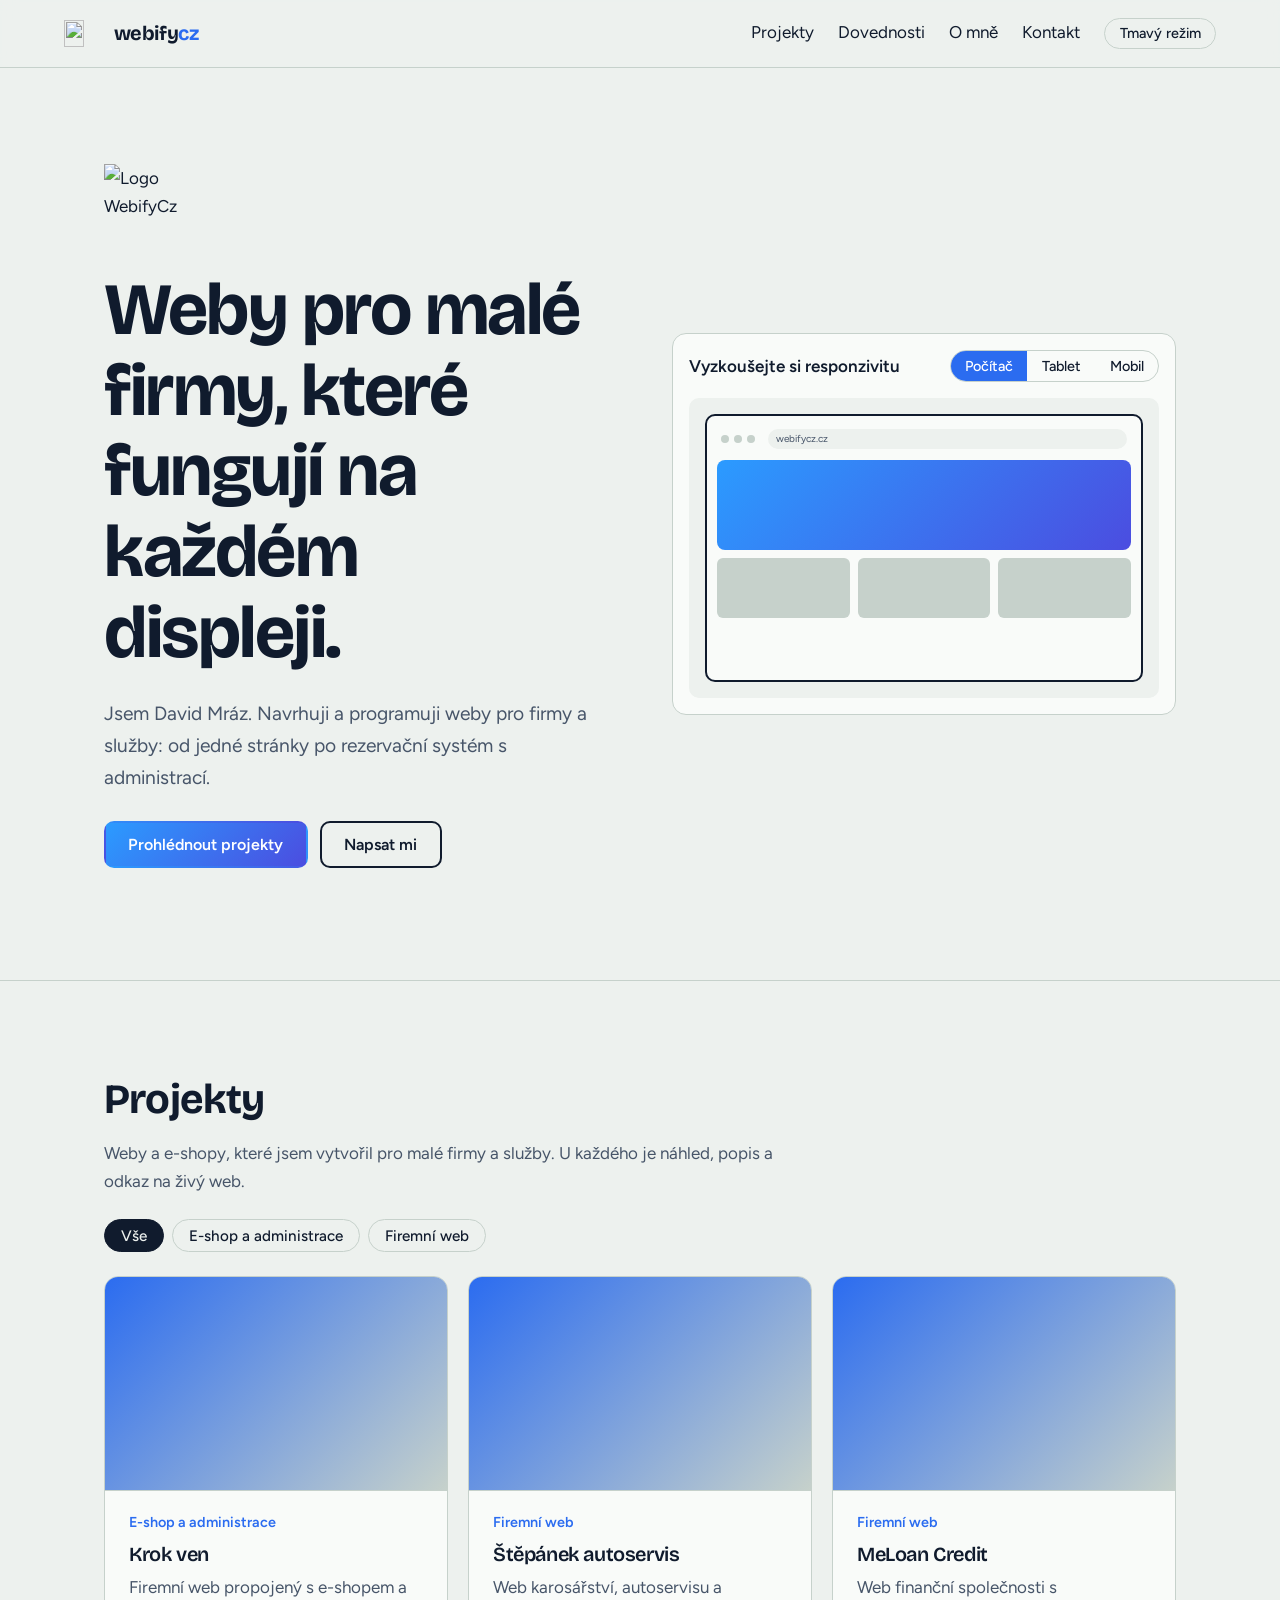
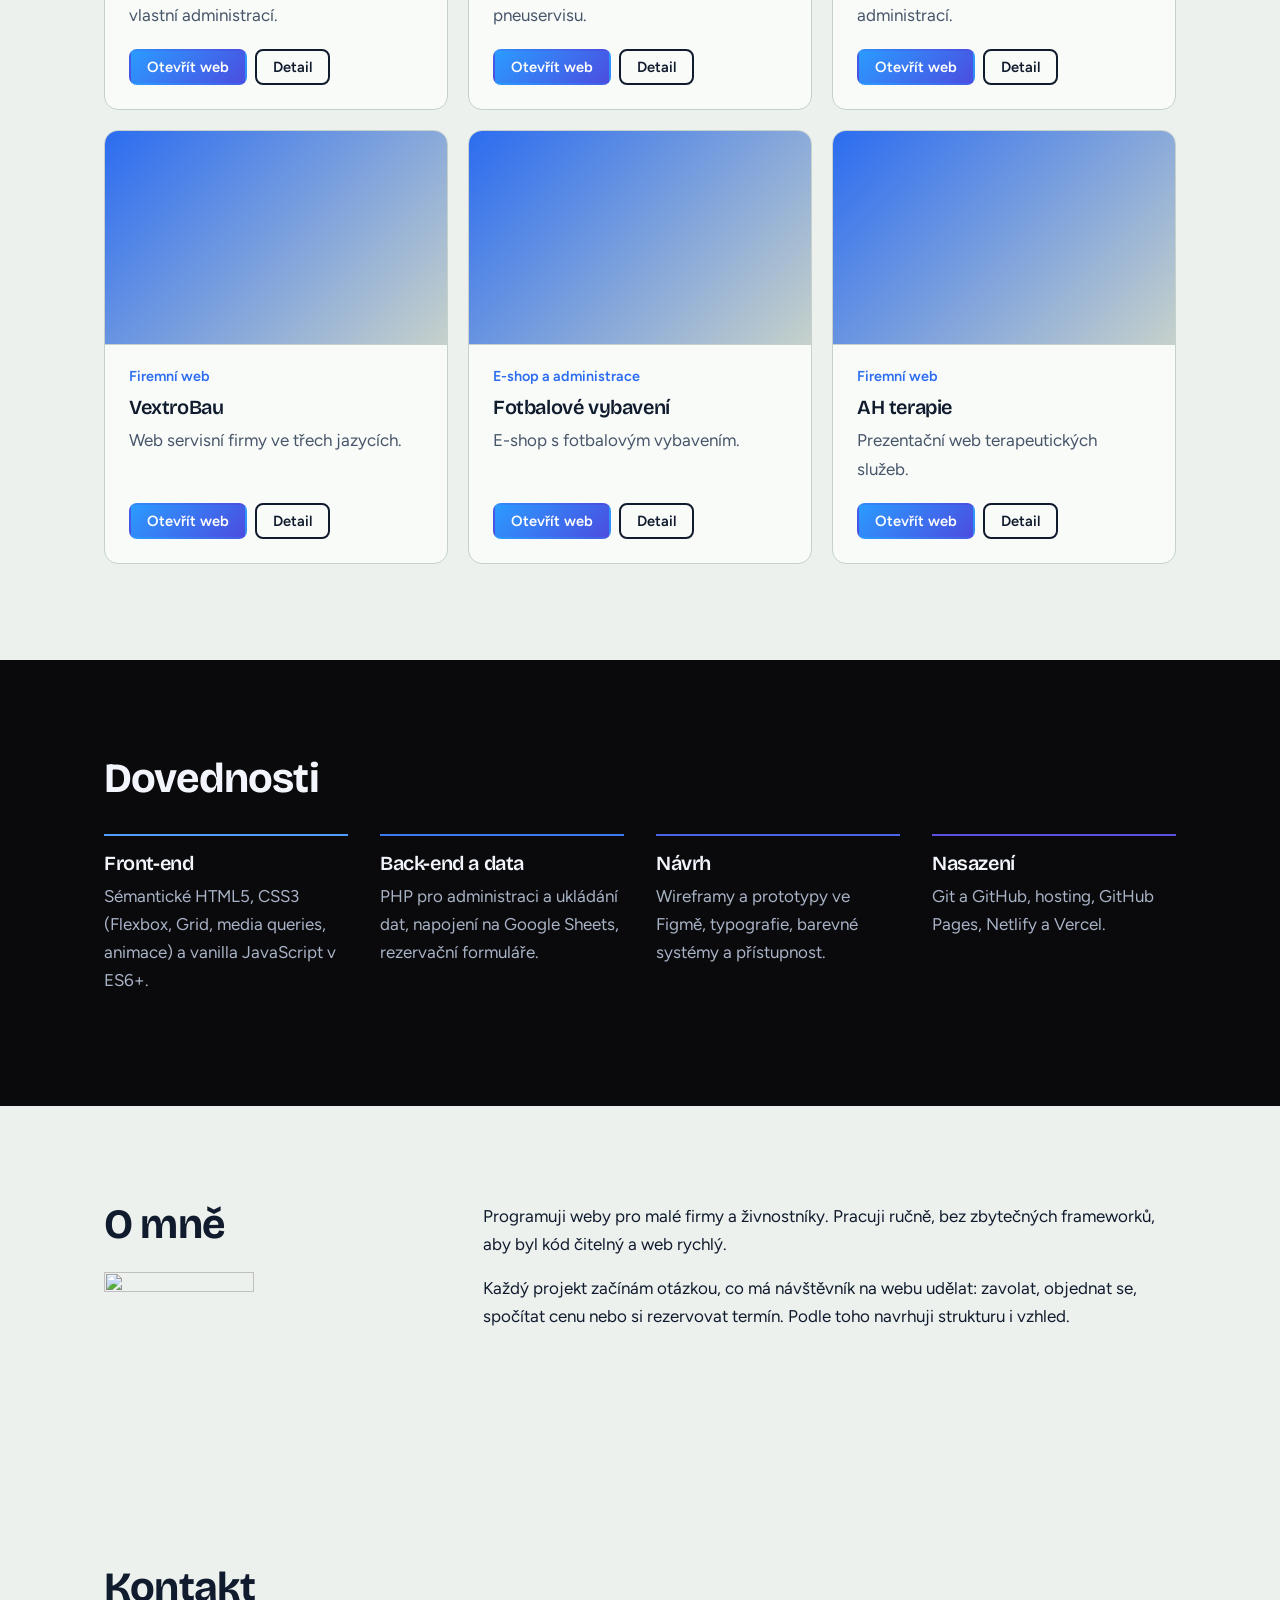
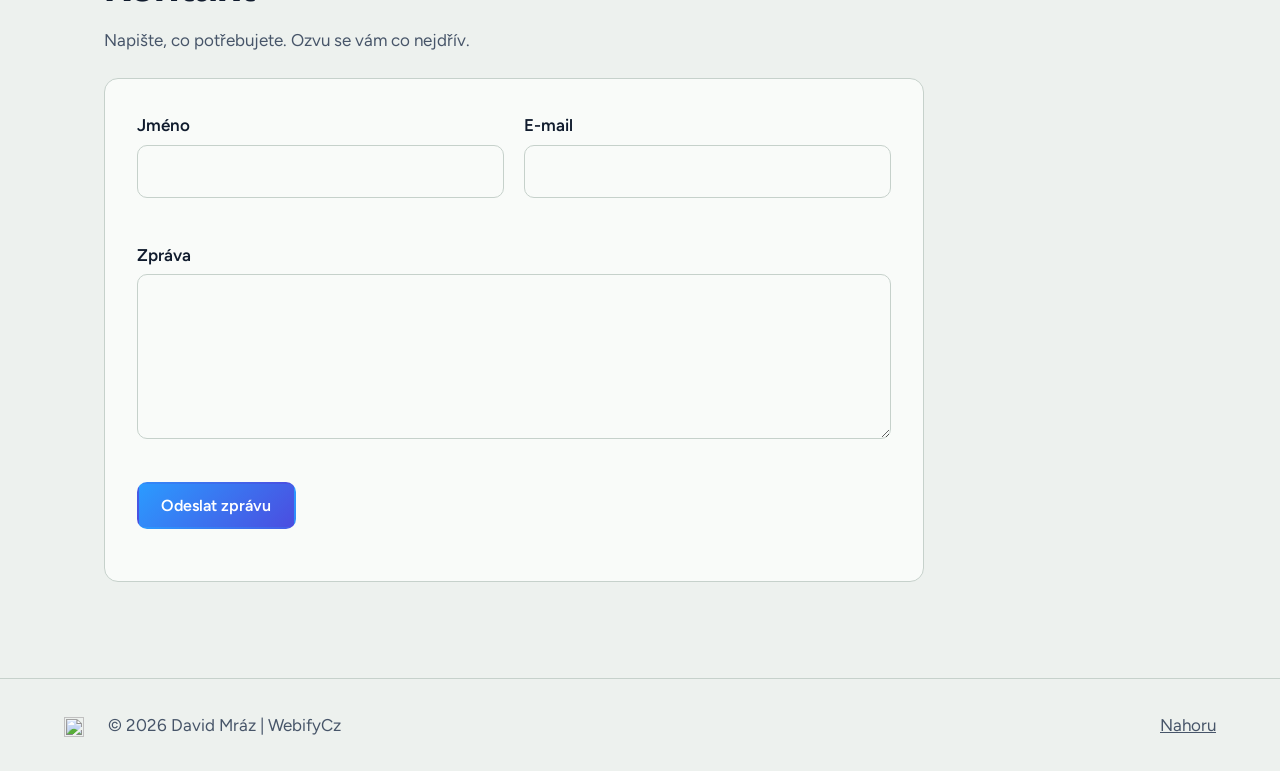
==== index.html @ 6198fb35 "Add files via upload" ====
<!DOCTYPE html>
<html lang="cs">
<head>
  <meta charset="UTF-8">
  <meta name="viewport" content="width=device-width, initial-scale=1">
  <title>David Mráz | WebifyCz – webové stránky pro malé firmy</title>
  <meta name="description" content="Portfolio webdesignéra a vývojáře. Weby pro malé firmy v HTML, CSS a JavaScriptu.">
  <meta name="theme-color" content="#2646d9">
  <meta property="og:title" content="David Mráz | WebifyCz">
  <meta property="og:description" content="Weby pro malé firmy v HTML, CSS a JavaScriptu.">
  <meta property="og:type" content="website">
  <meta property="og:image" content="img/logo.png">
  <link rel="icon" type="image/png" href="img/favicon.png">
  <link rel="apple-touch-icon" href="img/icon-128.png">
  <script>
    /* Nastavení motivu před vykreslením stránky (bez probliknutí) */
    (function () {
      try {
        var t = localStorage.getItem("theme") || (matchMedia("(prefers-color-scheme: dark)").matches ? "dark" : "light");
        document.documentElement.dataset.theme = t;
      } catch (e) {}
    })();
  </script>
  <link rel="preconnect" href="https://fonts.googleapis.com">
  <link rel="preconnect" href="https://fonts.gstatic.com" crossorigin>
  <link href="https://fonts.googleapis.com/css2?family=Bricolage+Grotesque:opsz,wght@12..96,500;12..96,700&family=Figtree:wght@400;500;600&display=swap" rel="stylesheet">
  <link rel="stylesheet" href="style.css">
</head>
<body>
  <a class="skip" href="#obsah">Přeskočit na obsah</a>

  <header class="site-header">
    <a class="brand" href="#uvod" aria-label="WebifyCz – úvod">
      <img class="mark mark-on-light" src="img/mark-on-light.png" alt="" width="40" height="27">
      <img class="mark mark-on-dark" src="img/mark-on-dark.png" alt="" width="40" height="27">
      <span>webify<b>cz</b></span>
    </a>
    <button class="nav-toggle" aria-expanded="false" aria-controls="nav" aria-label="Otevřít menu">
      <span></span><span></span><span></span>
    </button>
    <nav id="nav" class="nav" aria-label="Hlavní navigace">
      <a href="#projekty">Projekty</a>
      <a href="#dovednosti">Dovednosti</a>
      <a href="#o-mne">O mně</a>
      <a href="#kontakt">Kontakt</a>
      <button class="theme-toggle" type="button" aria-label="Přepnout tmavý a světlý režim">Tmavý režim</button>
    </nav>
  </header>

  <main id="obsah">
    <div class="hero-wrap">
    <section id="uvod" class="hero">
      <div class="hero-text">
        <img class="hero-mark" src="img/mark-big-on-light.png" alt="Logo WebifyCz" width="120" height="81">
        <img class="hero-mark hero-mark-dark" src="img/mark-big-on-dark.png" alt="" width="120" height="81" aria-hidden="true">
        <h1>Weby pro malé firmy, které fungují na každém displeji.</h1>
        <p class="lead">Jsem David Mráz. Navrhuji a programuji weby pro firmy a služby: od jedné stránky po rezervační systém s administrací.</p>
        <p class="actions">
          <a class="btn" href="#projekty">Prohlédnout projekty</a>
          <a class="btn btn-ghost" href="#kontakt">Napsat mi</a>
        </p>
      </div>

      <div class="demo" aria-labelledby="demo-title">
        <div class="demo-bar">
          <p id="demo-title">Vyzkoušejte si responzivitu</p>
          <div class="switch" role="group" aria-label="Velikost náhledu">
            <button type="button" data-size="desktop" aria-pressed="true">Počítač</button>
            <button type="button" data-size="tablet" aria-pressed="false">Tablet</button>
            <button type="button" data-size="mobile" aria-pressed="false">Mobil</button>
          </div>
        </div>
        <div class="stage">
          <div class="frame" id="frame" data-size="desktop">
            <div class="mini">
              <div class="mini-bar"><i></i><i></i><i></i><span>webifycz.cz</span></div>
              <div class="mini-hero"></div>
              <div class="mini-grid"><i></i><i></i><i></i></div>
            </div>
          </div>
        </div>
      </div>
    </section>
    </div>

    <section id="projekty" class="section">
      <h2>Projekty</h2>
      <p class="intro">Weby a e-shopy, které jsem vytvořil pro malé firmy a služby. U každého je náhled, popis a odkaz na živý web.</p>
      <div class="filters" role="group" aria-label="Filtr projektů"></div>
      <ul class="cards" id="cards"></ul>
    </section>

    <section id="dovednosti" class="section band">
      <h2>Dovednosti</h2>
      <div class="skills">
        <article>
          <h3>Front-end</h3>
          <p>Sémantické HTML5, CSS3 (Flexbox, Grid, media queries, animace) a vanilla JavaScript v ES6+.</p>
        </article>
        <article>
          <h3>Back-end a data</h3>
          <p>PHP pro administraci a ukládání dat, napojení na Google Sheets, rezervační formuláře.</p>
        </article>
        <article>
          <h3>Návrh</h3>
          <p>Wireframy a prototypy ve Figmě, typografie, barevné systémy a přístupnost.</p>
        </article>
        <article>
          <h3>Nasazení</h3>
          <p>Git a GitHub, hosting, GitHub Pages, Netlify a Vercel.</p>
        </article>
      </div>
    </section>

    <section id="o-mne" class="section about">
      <div>
        <h2>O mně</h2>
        <img class="about-mark" src="img/mark-big-on-light.png" alt="" width="150" height="101">
        <img class="about-mark about-mark-dark" src="img/mark-big-on-dark.png" alt="" width="150" height="101">
      </div>
      <div>
        <p>Programuji weby pro malé firmy a živnostníky. Pracuji ručně, bez zbytečných frameworků, aby byl kód čitelný a web rychlý.</p>
        <p>Každý projekt začínám otázkou, co má návštěvník na webu udělat: zavolat, objednat se, spočítat cenu nebo si rezervovat termín. Podle toho navrhuji strukturu i vzhled.</p>
      </div>
    </section>

    <section id="kontakt" class="section">
      <h2>Kontakt</h2>
      <p class="intro">Napište, co potřebujete. Ozvu se vám co nejdřív.</p>
      <form id="form" novalidate>
        <p class="trap" aria-hidden="true"><label>Nevyplňovat: <input name="_honey" tabindex="-1" autocomplete="off"></label></p>
        <div class="field">
          <label for="name">Jméno</label>
          <input id="name" name="name" type="text" autocomplete="name" required minlength="2">
          <p class="error" id="name-err" role="alert"></p>
        </div>
        <div class="field">
          <label for="email">E-mail</label>
          <input id="email" name="email" type="email" autocomplete="email" required>
          <p class="error" id="email-err" role="alert"></p>
        </div>
        <div class="field wide">
          <label for="msg">Zpráva</label>
          <textarea id="msg" name="msg" rows="5" required minlength="10"></textarea>
          <p class="error" id="msg-err" role="alert"></p>
        </div>
        <button class="btn" type="submit">Odeslat zprávu</button>
        <p class="ok" id="ok" role="status"></p>
      </form>
    </section>
  </main>

  <footer class="site-footer">
    <p><img class="foot-mark" src="img/mark-on-light.png" alt="" width="30" height="20"><img class="foot-mark foot-mark-dark" src="img/mark-on-dark.png" alt="" width="30" height="20"> © <span id="year">2026</span> David Mráz | WebifyCz</p>
    <a href="#uvod">Nahoru</a>
  </footer>

  <dialog id="modal" aria-labelledby="m-title">
    <button class="close" type="button" aria-label="Zavřít">×</button>
    <h3 id="m-title"></h3>
    <p id="m-cat" class="m-cat"></p>
    <p id="m-text"></p>
    <ul id="m-list"></ul>
    <p><a id="m-link" class="btn" href="#" target="_blank" rel="noopener" hidden>Otevřít živou ukázku</a></p>
  </dialog>

  <script src="script.js" defer></script>
</body>
</html>
---- style.css ----
/* ===== Design tokeny ===== */
:root {
  --bg: #edf1ee;
  --card: #f9fbf9;
  --ink: #101b2d;
  --muted: #475569;
  --line: #c6d1cb;
  --accent: #2b6cf0;
  --on-accent: #ffffff;
  --display: "Bricolage Grotesque", "Segoe UI", system-ui, sans-serif;
  --body: "Figtree", "Segoe UI", system-ui, sans-serif;
  --radius: 14px;
  --pad: clamp(1.25rem, 5vw, 4rem);
  color-scheme: light;
}
:root[data-theme="dark"] {
  --bg: #0f1724;
  --card: #172234;
  --ink: #e8edf5;
  --muted: #a6b3c7;
  --line: #2a3a54;
  --accent: #6aa8ff;
  --on-accent: #0f1724;
  color-scheme: dark;
}

/* ===== Základ ===== */
*, *::before, *::after { box-sizing: border-box; }
html { scroll-behavior: smooth; scroll-padding-top: 5rem; }
body {
  margin: 0;
  background: var(--bg);
  color: var(--ink);
  font: 400 1.0625rem/1.65 var(--body);
}
h1, h2, h3 { font-family: var(--display); line-height: 1.1; margin: 0; letter-spacing: -0.02em; }
h1 { font-size: clamp(2.2rem, 5.5vw, 4.2rem); font-weight: 700; }
h2 { font-size: clamp(1.8rem, 3.5vw, 2.6rem); font-weight: 700; }
h3 { font-size: 1.25rem; font-weight: 600; }
p { margin: 0 0 1rem; max-width: 62ch; }
a { color: inherit; }
:focus-visible { outline: 3px solid var(--accent); outline-offset: 3px; }
.skip { position: absolute; left: -999px; top: 0; background: var(--accent); color: var(--on-accent); padding: .5rem 1rem; z-index: 100; }
.skip:focus { left: 0; }

/* ===== Hlavička a navigace ===== */
.site-header {
  position: sticky; top: 0; z-index: 20;
  display: flex; align-items: center; justify-content: space-between;
  padding: .9rem var(--pad);
  background: color-mix(in srgb, var(--bg) 90%, transparent);
  backdrop-filter: blur(8px);
  border-bottom: 1px solid var(--line);
}
.brand { display: inline-flex; align-items: center; gap: .6rem; font: 700 1.25rem var(--display); text-decoration: none; letter-spacing: -.02em; }
.brand b { color: var(--accent); font-weight: 700; }
.mark { height: 27px; width: auto; }
.mark-on-dark { display: none; }
:root[data-theme="dark"] .mark-on-dark { display: block; }
:root[data-theme="dark"] .mark-on-light { display: none; }
.foot-logo { vertical-align: middle; border-radius: 50%; margin-right: .5rem; }
.nav { display: flex; align-items: center; gap: 1.5rem; }
.nav a { text-decoration: none; padding: .25rem 0; border-bottom: 2px solid transparent; }
.nav a:hover, .nav a.active { border-color: var(--accent); }
.theme-toggle {
  font: 500 .9rem var(--body); color: var(--ink); background: none;
  border: 1px solid var(--line); border-radius: 999px; padding: .35rem .9rem; cursor: pointer;
}
.theme-toggle:hover { border-color: var(--accent); }
.nav-toggle { display: none; background: none; border: 0; padding: .5rem; cursor: pointer; }
.nav-toggle span { display: block; width: 24px; height: 2px; background: var(--ink); margin: 5px 0; transition: transform .2s, opacity .2s; }
.nav-toggle[aria-expanded="true"] span:nth-child(1) { transform: translateY(7px) rotate(45deg); }
.nav-toggle[aria-expanded="true"] span:nth-child(2) { opacity: 0; }
.nav-toggle[aria-expanded="true"] span:nth-child(3) { transform: translateY(-7px) rotate(-45deg); }

/* ===== Sekce ===== */
.section { padding: clamp(3rem, 8vw, 6rem) var(--pad); max-width: 1200px; margin: 0 auto; }
.section h2 { margin-bottom: 1rem; }
.intro { color: var(--muted); }

/* ===== Hero ===== */
.hero {
  display: grid; grid-template-columns: 1fr 1fr; gap: clamp(2rem, 5vw, 4rem); align-items: center;
  padding: clamp(3rem, 8vw, 6rem) var(--pad); max-width: 1200px; margin: 0 auto;
}
.hero h1 { margin-bottom: 1.5rem; }
.lead { font-size: 1.2rem; color: var(--muted); }
.actions { display: flex; flex-wrap: wrap; gap: .75rem; margin-top: 1.75rem; }
.btn {
  display: inline-block; font: 600 1rem var(--body); text-decoration: none; cursor: pointer;
  background: var(--accent); color: var(--on-accent);
  border: 2px solid var(--accent); border-radius: 10px; padding: .75rem 1.4rem;
  transition: transform .15s;
}
.btn:hover { transform: translateY(-2px); }
.btn-ghost { background: transparent; color: var(--ink); border-color: var(--ink); }

/* ===== Demo responzivity ===== */
.demo { background: var(--card); border: 1px solid var(--line); border-radius: var(--radius); padding: 1rem; }
.demo-bar { display: flex; flex-wrap: wrap; gap: .75rem; justify-content: space-between; align-items: center; margin-bottom: 1rem; }
.demo-bar p { margin: 0; font-weight: 600; }
.switch { display: flex; border: 1px solid var(--line); border-radius: 999px; overflow: hidden; }
.switch button {
  font: 500 .9rem var(--body); color: var(--ink); background: none; border: 0; padding: .4rem .9rem; cursor: pointer;
}
.switch button[aria-pressed="true"] { background: var(--accent); color: var(--on-accent); }
.stage { display: flex; justify-content: center; background: var(--bg); border-radius: 10px; padding: 1rem; min-height: 300px; }
.frame {
  container-type: inline-size; width: 100%;
  background: var(--card); border: 2px solid var(--ink); border-radius: 10px; overflow: hidden;
  transition: width .4s ease;
}
.frame[data-size="tablet"] { width: 66%; }
.frame[data-size="mobile"] { width: 34%; min-width: 120px; }
.mini { padding: 10px; display: grid; gap: 8px; }
.mini-head { height: 14px; background: var(--ink); border-radius: 4px; opacity: .85; }
.mini-hero { height: 70px; background: var(--accent); border-radius: 6px; }
.mini-grid { display: grid; grid-template-columns: repeat(3, 1fr); gap: 8px; }
.mini-grid i { height: 60px; background: var(--line); border-radius: 6px; }
@container (max-width: 420px) { .mini-grid { grid-template-columns: repeat(2, 1fr); } .mini-hero { height: 56px; } }
@container (max-width: 220px) { .mini-grid { grid-template-columns: 1fr; } .mini-grid i { height: 36px; } }

/* ===== Projekty ===== */
.filters { display: flex; flex-wrap: wrap; gap: .5rem; margin: 1.5rem 0; }
.filters button {
  font: 500 .95rem var(--body); color: var(--ink); background: none;
  border: 1px solid var(--line); border-radius: 999px; padding: .4rem 1rem; cursor: pointer;
}
.filters button[aria-pressed="true"] { background: var(--ink); color: var(--bg); border-color: var(--ink); }
.cards { list-style: none; margin: 0; padding: 0; display: grid; grid-template-columns: repeat(auto-fill, minmax(260px, 1fr)); gap: 1.25rem; }
.card {
  display: flex; flex-direction: column; overflow: hidden;
  background: var(--card); border: 1px solid var(--line); border-radius: var(--radius);
  transition: border-color .15s;
}
.card:hover, .card:focus-within { border-color: var(--accent); }
.shot { display: block; aspect-ratio: 16 / 10; background: var(--line); overflow: hidden; border-bottom: 1px solid var(--line); }
.shot img { width: 100%; height: 100%; object-fit: cover; object-position: top; display: block; }
.shot.no-img img { display: none; }
.shot.no-img { background: linear-gradient(135deg, var(--accent), var(--line)); }
.card-body { display: flex; flex-direction: column; gap: .5rem; padding: 1.25rem 1.5rem 1.5rem; flex: 1; }
.card .sum { margin: 0; color: var(--muted); }
.card .cat { font-size: .9rem; color: var(--accent); font-weight: 600; }
.card-actions { display: flex; flex-wrap: wrap; gap: .5rem; margin-top: auto; padding-top: .75rem; }
.btn-sm { font-size: .92rem; padding: .45rem 1rem; border-radius: 8px; }
.m-extra { margin-left: .25rem; }

/* ===== Dovednosti a O mně ===== */
.skills { display: grid; grid-template-columns: repeat(auto-fit, minmax(240px, 1fr)); gap: 2rem; margin-top: 2rem; }
.skills article { border-top: 3px solid var(--ink); padding-top: 1rem; }
.skills p { color: var(--muted); margin-top: .5rem; }
.about { display: grid; grid-template-columns: 1fr 2fr; gap: 2rem; }

/* ===== Formulář ===== */
form { display: grid; grid-template-columns: 1fr 1fr; gap: 1.25rem; margin-top: 1.5rem; max-width: 760px; }
.field { display: flex; flex-direction: column; gap: .35rem; }
.field.wide, form .btn, .ok { grid-column: 1 / -1; }
form .btn { justify-self: start; }
label { font-weight: 600; }
input, textarea {
  font: inherit; color: var(--ink); background: var(--card);
  border: 1.5px solid var(--line); border-radius: 10px; padding: .7rem .9rem;
}
input[aria-invalid="true"], textarea[aria-invalid="true"] { border-color: #c0392b; }
.error { color: #b3261e; font-size: .92rem; margin: 0; min-height: 1.2em; }
:root[data-theme="dark"] .error { color: #ff8f85; }
.ok { color: var(--accent); font-weight: 600; margin: 0; }
button:disabled { opacity: .6; cursor: wait; }

/* ===== Modal ===== */
dialog {
  width: min(560px, calc(100% - 2rem)); background: var(--card); color: var(--ink);
  border: 1px solid var(--line); border-radius: var(--radius); padding: 2rem;
}
dialog::backdrop { background: rgb(8 14 26 / .6); }
dialog[open] { animation: pop .2s ease-out; }
@keyframes pop { from { opacity: 0; transform: translateY(12px); } }
.close { position: absolute; top: .6rem; right: .8rem; font-size: 1.8rem; line-height: 1; background: none; border: 0; color: var(--ink); cursor: pointer; }
.m-cat { color: var(--accent); font-weight: 600; margin: .25rem 0 1rem; }
dialog ul { padding-left: 1.2rem; margin: 0 0 1.25rem; }
dialog[open] { max-height: calc(100dvh - 2rem); overflow: auto; }

/* ===== Patička ===== */
.site-footer { display: flex; justify-content: space-between; padding: 2rem var(--pad); border-top: 1px solid var(--line); color: var(--muted); }
.site-footer p { margin: 0; }

/* ===== Responzivita ===== */
@media (max-width: 900px) {
  .hero { grid-template-columns: 1fr; }
  .about { grid-template-columns: 1fr; }
}
@media (max-width: 720px) {
  .nav-toggle { display: block; }
  .nav {
    position: absolute; top: 100%; left: 0; right: 0; flex-direction: column; align-items: flex-start;
    background: var(--bg); border-bottom: 1px solid var(--line); padding: 1rem var(--pad) 1.5rem; gap: 1rem;
    display: none;
  }
  .nav.open { display: flex; }
  form { grid-template-columns: 1fr; }
}
@media (prefers-reduced-motion: reduce) {
  html { scroll-behavior: auto; }
  *, *::before, *::after { transition: none !important; animation: none !important; }
}

/* ===== Hero v2: tmavý pás v barvách loga ===== */
:root { --grad: linear-gradient(135deg, #2b9bff, #4b4de0); }
.btn { background: var(--grad); border-color: transparent; color: #fff; }
.btn-ghost { background: transparent; border: 2px solid var(--ink); color: var(--ink); }
.hero-wrap {
  position: relative; overflow: hidden; color: var(--ink); background: var(--bg);
  border-bottom: 1px solid var(--line);
}
:root[data-theme="dark"] .hero-wrap { --bg: #0a0a0c; --card: #121318; --line: #262a36; --accent: #4f9dff; }
.hero-wrap::after { /* velké W jako vodoznak */
  content: ""; position: absolute; right: -6%; bottom: -12%; width: min(620px, 70vw); aspect-ratio: 1.48;
  background: url("img/mark-on-light.png") center / contain no-repeat; opacity: .07; pointer-events: none;
}
.hero { position: relative; z-index: 1; min-height: min(86vh, 760px); }
.hero-mark { display: block; width: clamp(84px, 9vw, 120px); height: auto; margin-bottom: 1.75rem; animation: logo-in .8s cubic-bezier(.2,.8,.2,1) both; }
@keyframes logo-in { from { opacity: 0; transform: translateY(10px); } }
.hero h1 { font-size: clamp(2.4rem, 6vw, 4.6rem); }
.hero .demo { background: var(--card); }
.hero .stage { background: var(--bg); }
.hero .frame { border-color: var(--ink); background: var(--card); }
.mini-bar { display: flex; align-items: center; gap: 5px; padding: 3px 4px; }
.mini-bar i { width: 8px; height: 8px; border-radius: 50%; background: var(--line); }
.mini-bar span { margin-left: 8px; flex: 1; font-size: 10px; line-height: 1; padding: 5px 8px; border-radius: 99px; background: var(--bg); color: var(--muted); }
.hero .mini-hero {
  height: 90px; border-radius: 8px;
  background: url("img/mark-on-dark.png") 50% 50% / auto 62% no-repeat, linear-gradient(135deg, #2b9bff, #4b4de0);
}
@container (max-width: 420px) { .hero .mini-hero { height: 64px; } }
@container (max-width: 220px) { .mini-bar span { display: none; } }
@media (prefers-reduced-motion: reduce) { .hero-mark { animation: none; } }

/* ===== Sekce ve stylu loga ===== */
.section h2 { padding: 0; border: 0; }
.band { /* černý pás přes celou šířku, jako pozadí loga */
  --ink: #f2f5fb; --muted: #a9b3c6; --card: #121318; --line: #262a36; --accent: #4f9dff;
  background: #0a0a0c; color: var(--ink);
  box-shadow: 0 0 0 100vmax #0a0a0c; clip-path: inset(0 -100vmax);
}
.skills article { background: none; padding: 1rem 0 0; border: 0; border-top: 2px solid var(--accent); }
.skills article:nth-child(2) { border-color: #3a7bf2; }
.skills article:nth-child(3) { border-color: #4b63e8; }
.skills article:nth-child(4) { border-color: #5a4fe0; }
.about-mark { display: block; margin-top: 1.5rem; width: 150px; height: auto; }

form { background: var(--card); border: 1px solid var(--line); border-radius: var(--radius); padding: clamp(1.25rem, 3vw, 2rem); max-width: 820px; }
.site-footer { align-items: center; }
.foot-mark { height: 20px; width: auto; vertical-align: middle; margin-right: .6rem; }
.foot-mark-dark { display: none; }
:root[data-theme="dark"] .foot-mark-dark { display: inline; }
:root[data-theme="dark"] .foot-mark:not(.foot-mark-dark) { display: none; }

/* Dvě verze znaku podle motivu */
.hero-mark-dark, .about-mark-dark { display: none; }
:root[data-theme="dark"] .hero-mark-dark, :root[data-theme="dark"] .about-mark-dark { display: block; }
:root[data-theme="dark"] .hero-mark:not(.hero-mark-dark), :root[data-theme="dark"] .about-mark:not(.about-mark-dark) { display: none; }
:root[data-theme="dark"] .hero-wrap::after { background-image: url("img/mark-on-dark.png"); opacity: .09; }
.trap { position: absolute; left: -9999px; height: 0; overflow: hidden; }
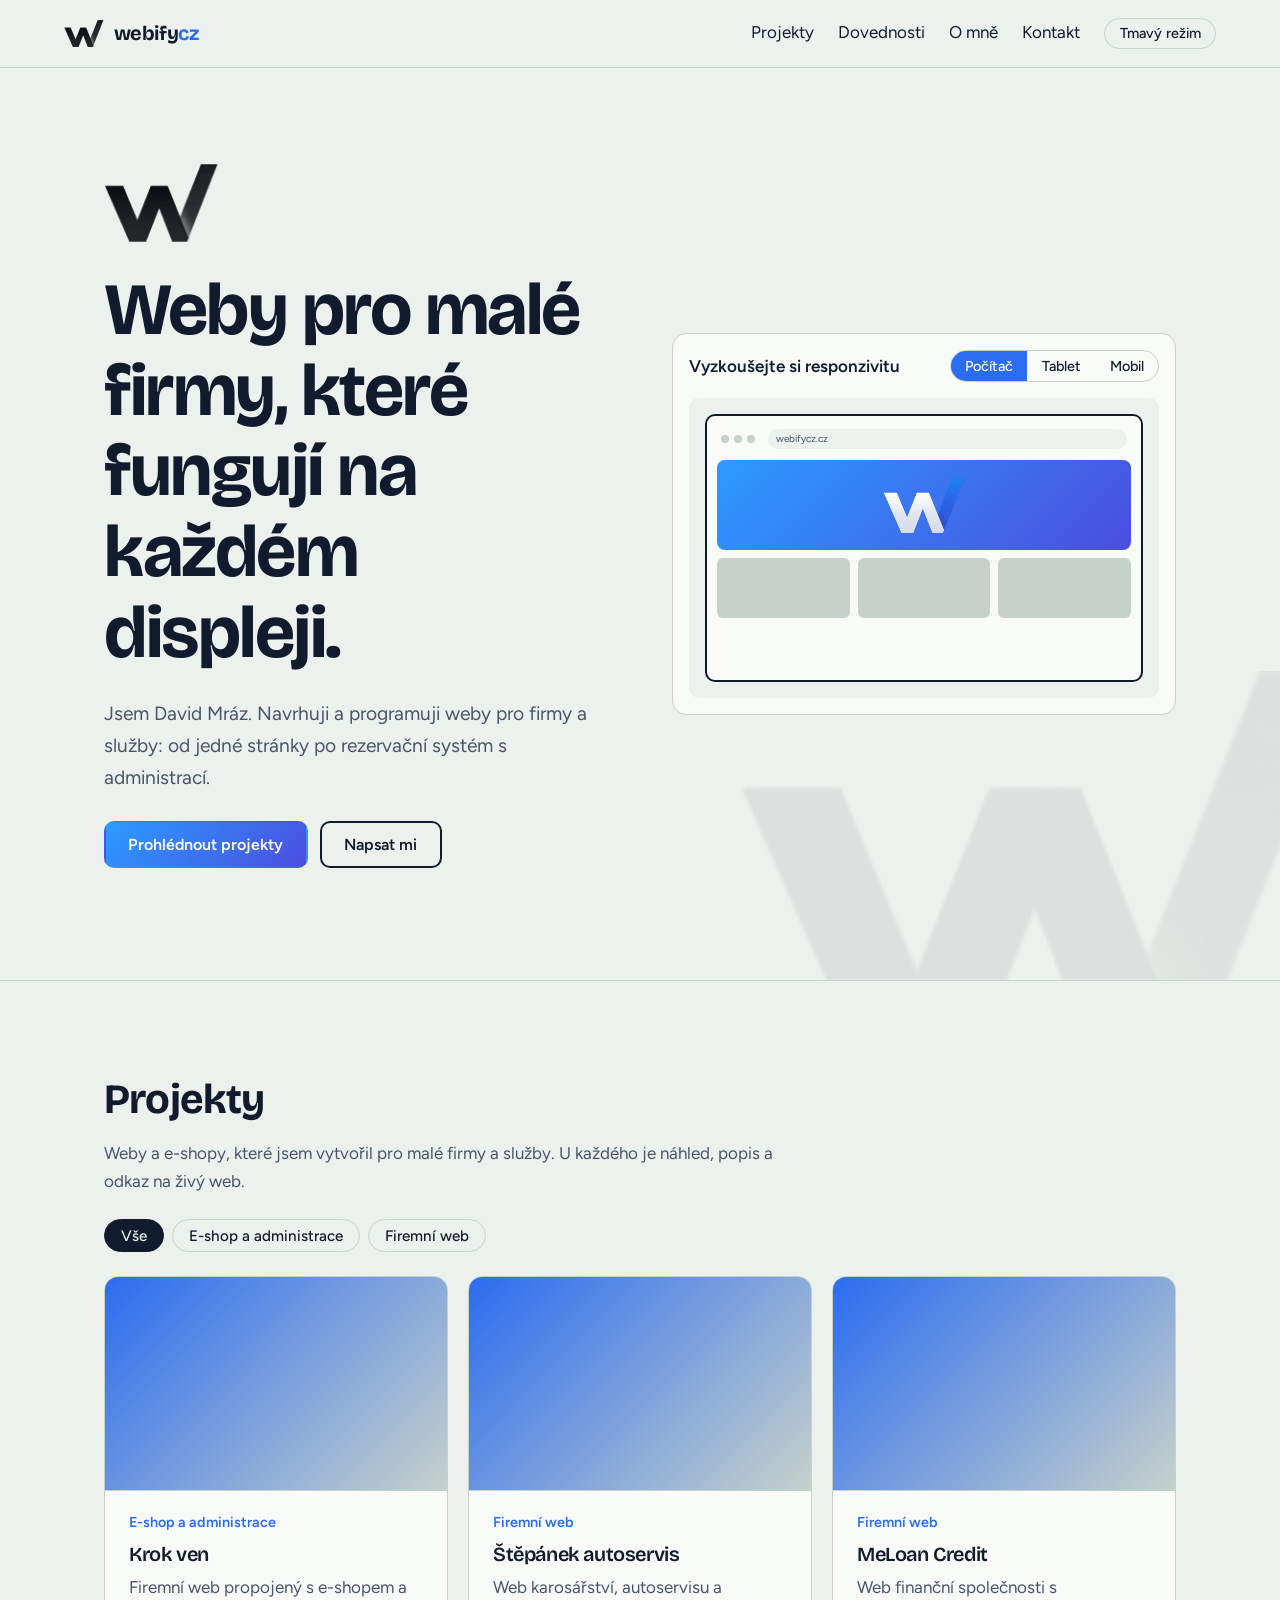
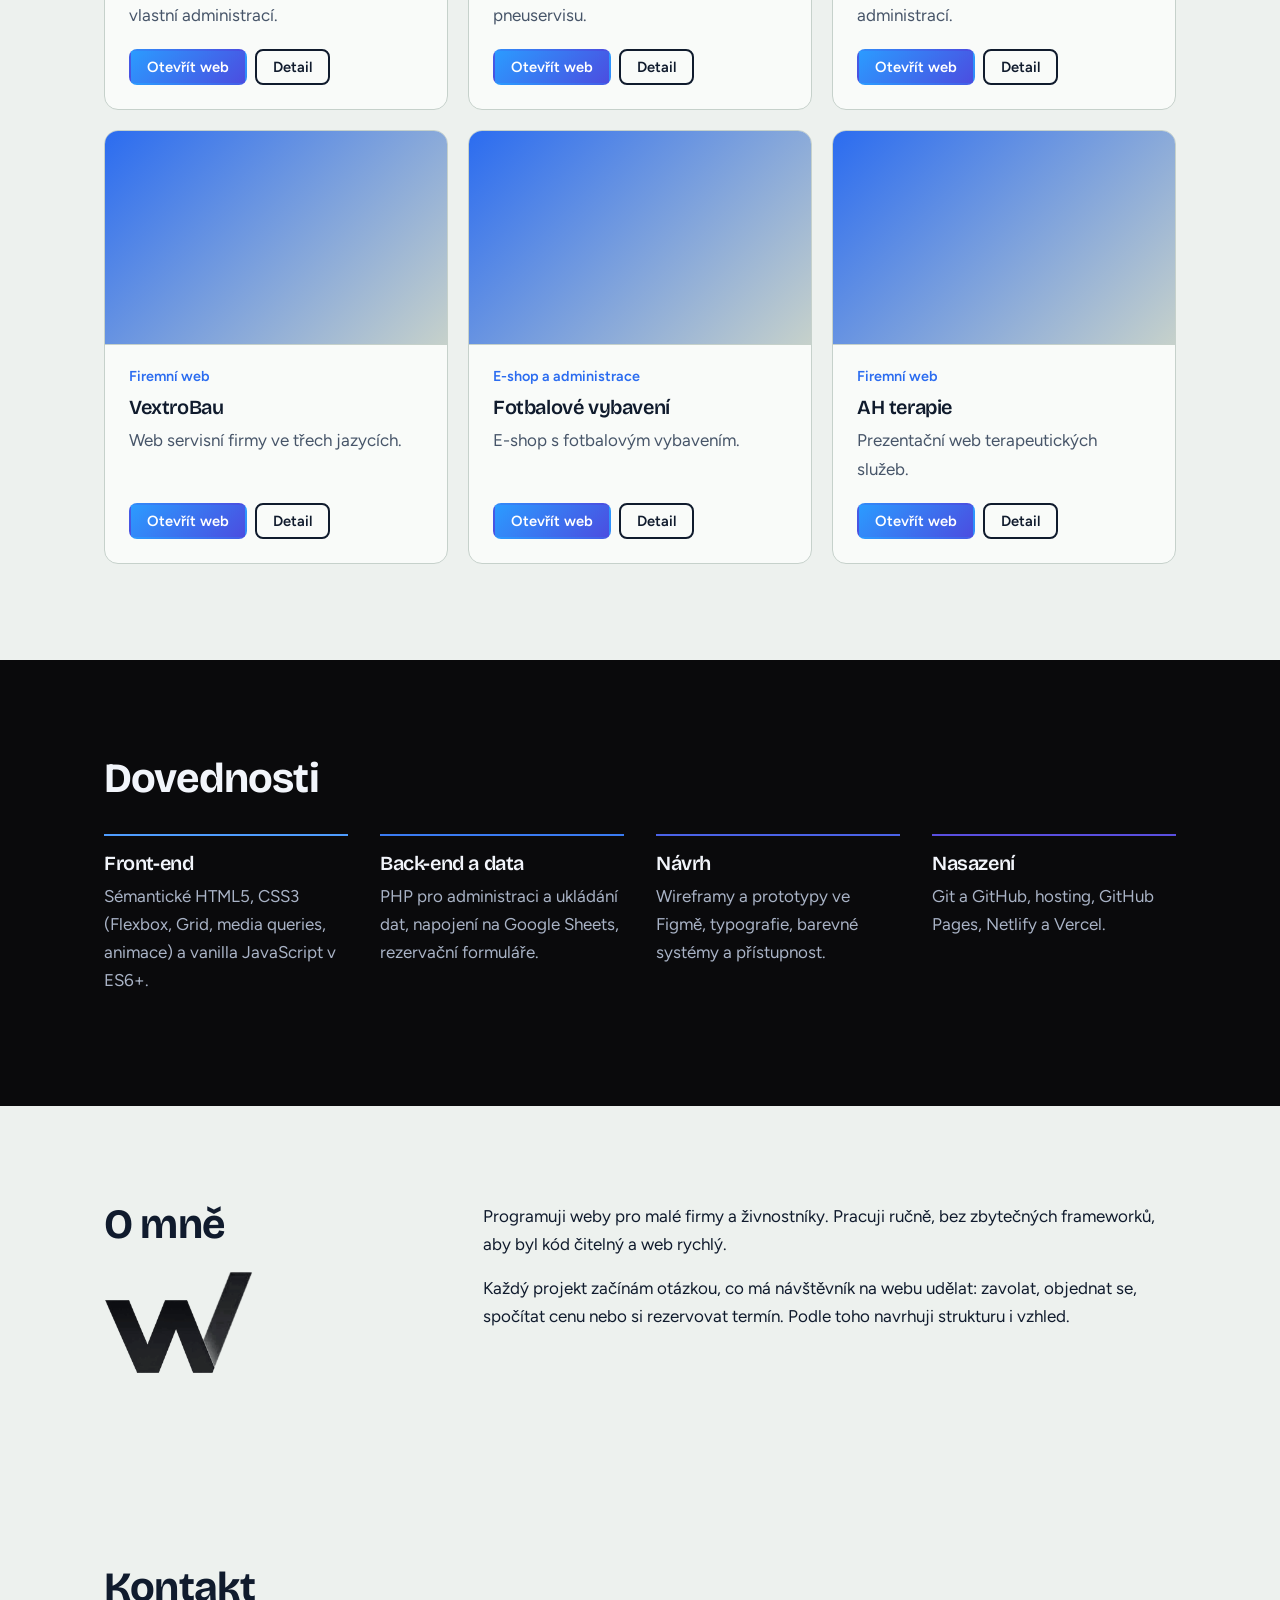
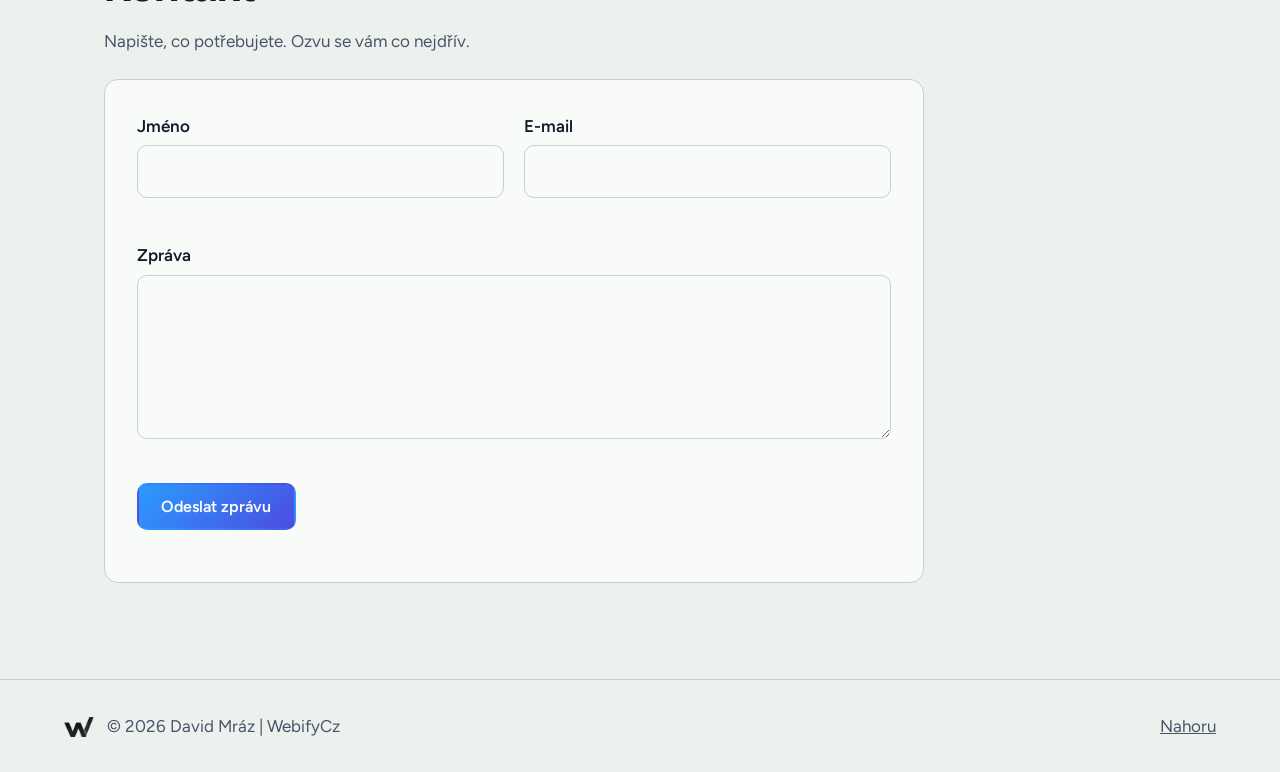
==== commit 0184dcce: "Add files via upload" ====
--- a/index.html
+++ b/index.html
@@ -9,11 +9,10 @@
   <meta property="og:title" content="David Mráz | WebifyCz">
   <meta property="og:description" content="Weby pro malé firmy v HTML, CSS a JavaScriptu.">
   <meta property="og:type" content="website">
-  <meta property="og:image" content="img/logo.png">
-  <link rel="icon" type="image/png" href="img/favicon.png">
-  <link rel="apple-touch-icon" href="img/icon-128.png">
+  <meta property="og:image" content="logo.png">
+  <link rel="icon" type="image/png" href="favicon.png">
+  <link rel="apple-touch-icon" href="icon-128.png">
   <script>
-    /* Nastavení motivu před vykreslením stránky (bez probliknutí) */
     (function () {
       try {
         var t = localStorage.getItem("theme") || (matchMedia("(prefers-color-scheme: dark)").matches ? "dark" : "light");
@@ -31,8 +30,8 @@
 
   <header class="site-header">
     <a class="brand" href="#uvod" aria-label="WebifyCz – úvod">
-      <img class="mark mark-on-light" src="img/mark-on-light.png" alt="" width="40" height="27">
-      <img class="mark mark-on-dark" src="img/mark-on-dark.png" alt="" width="40" height="27">
+      <img class="mark mark-on-light" src="mark-on-light.png" alt="" width="40" height="27">
+      <img class="mark mark-on-dark" src="mark-on-dark.png" alt="" width="40" height="27">
       <span>webify<b>cz</b></span>
     </a>
     <button class="nav-toggle" aria-expanded="false" aria-controls="nav" aria-label="Otevřít menu">
@@ -51,8 +50,8 @@
     <div class="hero-wrap">
     <section id="uvod" class="hero">
       <div class="hero-text">
-        <img class="hero-mark" src="img/mark-big-on-light.png" alt="Logo WebifyCz" width="120" height="81">
-        <img class="hero-mark hero-mark-dark" src="img/mark-big-on-dark.png" alt="" width="120" height="81" aria-hidden="true">
+        <img class="hero-mark" src="mark-big-on-light.png" alt="Logo WebifyCz" width="120" height="81">
+        <img class="hero-mark hero-mark-dark" src="mark-big-on-dark.png" alt="" width="120" height="81" aria-hidden="true">
         <h1>Weby pro malé firmy, které fungují na každém displeji.</h1>
         <p class="lead">Jsem David Mráz. Navrhuji a programuji weby pro firmy a služby: od jedné stránky po rezervační systém s administrací.</p>
         <p class="actions">
@@ -115,8 +114,8 @@
     <section id="o-mne" class="section about">
       <div>
         <h2>O mně</h2>
-        <img class="about-mark" src="img/mark-big-on-light.png" alt="" width="150" height="101">
-        <img class="about-mark about-mark-dark" src="img/mark-big-on-dark.png" alt="" width="150" height="101">
+        <img class="about-mark" src="mark-big-on-light.png" alt="" width="150" height="101">
+        <img class="about-mark about-mark-dark" src="mark-big-on-dark.png" alt="" width="150" height="101">
       </div>
       <div>
         <p>Programuji weby pro malé firmy a živnostníky. Pracuji ručně, bez zbytečných frameworků, aby byl kód čitelný a web rychlý.</p>
@@ -151,7 +150,7 @@
   </main>
 
   <footer class="site-footer">
-    <p><img class="foot-mark" src="img/mark-on-light.png" alt="" width="30" height="20"><img class="foot-mark foot-mark-dark" src="img/mark-on-dark.png" alt="" width="30" height="20"> © <span id="year">2026</span> David Mráz | WebifyCz</p>
+    <p><img class="foot-mark" src="mark-on-light.png" alt="" width="30" height="20"><img class="foot-mark foot-mark-dark" src="mark-on-dark.png" alt="" width="30" height="20"> © <span id="year">2026</span> David Mráz | WebifyCz</p>
     <a href="#uvod">Nahoru</a>
   </footer>
 
--- a/style.css
+++ b/style.css
@@ -1,4 +1,4 @@
-/* ===== Design tokeny ===== */
+
 :root {
   --bg: #edf1ee;
   --card: #f9fbf9;
@@ -24,7 +24,6 @@
   color-scheme: dark;
 }
 
-/* ===== Základ ===== */
 *, *::before, *::after { box-sizing: border-box; }
 html { scroll-behavior: smooth; scroll-padding-top: 5rem; }
 body {
@@ -43,7 +42,6 @@
 .skip { position: absolute; left: -999px; top: 0; background: var(--accent); color: var(--on-accent); padding: .5rem 1rem; z-index: 100; }
 .skip:focus { left: 0; }
 
-/* ===== Hlavička a navigace ===== */
 .site-header {
   position: sticky; top: 0; z-index: 20;
   display: flex; align-items: center; justify-content: space-between;
@@ -73,12 +71,10 @@
 .nav-toggle[aria-expanded="true"] span:nth-child(2) { opacity: 0; }
 .nav-toggle[aria-expanded="true"] span:nth-child(3) { transform: translateY(-7px) rotate(-45deg); }
 
-/* ===== Sekce ===== */
 .section { padding: clamp(3rem, 8vw, 6rem) var(--pad); max-width: 1200px; margin: 0 auto; }
 .section h2 { margin-bottom: 1rem; }
 .intro { color: var(--muted); }
 
-/* ===== Hero ===== */
 .hero {
   display: grid; grid-template-columns: 1fr 1fr; gap: clamp(2rem, 5vw, 4rem); align-items: center;
   padding: clamp(3rem, 8vw, 6rem) var(--pad); max-width: 1200px; margin: 0 auto;
@@ -95,7 +91,6 @@
 .btn:hover { transform: translateY(-2px); }
 .btn-ghost { background: transparent; color: var(--ink); border-color: var(--ink); }
 
-/* ===== Demo responzivity ===== */
 .demo { background: var(--card); border: 1px solid var(--line); border-radius: var(--radius); padding: 1rem; }
 .demo-bar { display: flex; flex-wrap: wrap; gap: .75rem; justify-content: space-between; align-items: center; margin-bottom: 1rem; }
 .demo-bar p { margin: 0; font-weight: 600; }
@@ -120,7 +115,6 @@
 @container (max-width: 420px) { .mini-grid { grid-template-columns: repeat(2, 1fr); } .mini-hero { height: 56px; } }
 @container (max-width: 220px) { .mini-grid { grid-template-columns: 1fr; } .mini-grid i { height: 36px; } }
 
-/* ===== Projekty ===== */
 .filters { display: flex; flex-wrap: wrap; gap: .5rem; margin: 1.5rem 0; }
 .filters button {
   font: 500 .95rem var(--body); color: var(--ink); background: none;
@@ -145,13 +139,11 @@
 .btn-sm { font-size: .92rem; padding: .45rem 1rem; border-radius: 8px; }
 .m-extra { margin-left: .25rem; }
 
-/* ===== Dovednosti a O mně ===== */
 .skills { display: grid; grid-template-columns: repeat(auto-fit, minmax(240px, 1fr)); gap: 2rem; margin-top: 2rem; }
 .skills article { border-top: 3px solid var(--ink); padding-top: 1rem; }
 .skills p { color: var(--muted); margin-top: .5rem; }
 .about { display: grid; grid-template-columns: 1fr 2fr; gap: 2rem; }
 
-/* ===== Formulář ===== */
 form { display: grid; grid-template-columns: 1fr 1fr; gap: 1.25rem; margin-top: 1.5rem; max-width: 760px; }
 .field { display: flex; flex-direction: column; gap: .35rem; }
 .field.wide, form .btn, .ok { grid-column: 1 / -1; }
@@ -167,7 +159,6 @@
 .ok { color: var(--accent); font-weight: 600; margin: 0; }
 button:disabled { opacity: .6; cursor: wait; }
 
-/* ===== Modal ===== */
 dialog {
   width: min(560px, calc(100% - 2rem)); background: var(--card); color: var(--ink);
   border: 1px solid var(--line); border-radius: var(--radius); padding: 2rem;
@@ -180,11 +171,9 @@
 dialog ul { padding-left: 1.2rem; margin: 0 0 1.25rem; }
 dialog[open] { max-height: calc(100dvh - 2rem); overflow: auto; }
 
-/* ===== Patička ===== */
 .site-footer { display: flex; justify-content: space-between; padding: 2rem var(--pad); border-top: 1px solid var(--line); color: var(--muted); }
 .site-footer p { margin: 0; }
 
-/* ===== Responzivita ===== */
 @media (max-width: 900px) {
   .hero { grid-template-columns: 1fr; }
   .about { grid-template-columns: 1fr; }
@@ -204,7 +193,6 @@
   *, *::before, *::after { transition: none !important; animation: none !important; }
 }
 
-/* ===== Hero v2: tmavý pás v barvách loga ===== */
 :root { --grad: linear-gradient(135deg, #2b9bff, #4b4de0); }
 .btn { background: var(--grad); border-color: transparent; color: #fff; }
 .btn-ghost { background: transparent; border: 2px solid var(--ink); color: var(--ink); }
@@ -213,9 +201,9 @@
   border-bottom: 1px solid var(--line);
 }
 :root[data-theme="dark"] .hero-wrap { --bg: #0a0a0c; --card: #121318; --line: #262a36; --accent: #4f9dff; }
-.hero-wrap::after { /* velké W jako vodoznak */
+.hero-wrap::after {
   content: ""; position: absolute; right: -6%; bottom: -12%; width: min(620px, 70vw); aspect-ratio: 1.48;
-  background: url("img/mark-on-light.png") center / contain no-repeat; opacity: .07; pointer-events: none;
+  background: url("mark-on-light.png") center / contain no-repeat; opacity: .07; pointer-events: none;
 }
 .hero { position: relative; z-index: 1; min-height: min(86vh, 760px); }
 .hero-mark { display: block; width: clamp(84px, 9vw, 120px); height: auto; margin-bottom: 1.75rem; animation: logo-in .8s cubic-bezier(.2,.8,.2,1) both; }
@@ -229,15 +217,14 @@
 .mini-bar span { margin-left: 8px; flex: 1; font-size: 10px; line-height: 1; padding: 5px 8px; border-radius: 99px; background: var(--bg); color: var(--muted); }
 .hero .mini-hero {
   height: 90px; border-radius: 8px;
-  background: url("img/mark-on-dark.png") 50% 50% / auto 62% no-repeat, linear-gradient(135deg, #2b9bff, #4b4de0);
+  background: url("mark-on-dark.png") 50% 50% / auto 62% no-repeat, linear-gradient(135deg, #2b9bff, #4b4de0);
 }
 @container (max-width: 420px) { .hero .mini-hero { height: 64px; } }
 @container (max-width: 220px) { .mini-bar span { display: none; } }
 @media (prefers-reduced-motion: reduce) { .hero-mark { animation: none; } }
 
-/* ===== Sekce ve stylu loga ===== */
 .section h2 { padding: 0; border: 0; }
-.band { /* černý pás přes celou šířku, jako pozadí loga */
+.band {
   --ink: #f2f5fb; --muted: #a9b3c6; --card: #121318; --line: #262a36; --accent: #4f9dff;
   background: #0a0a0c; color: var(--ink);
   box-shadow: 0 0 0 100vmax #0a0a0c; clip-path: inset(0 -100vmax);
@@ -255,9 +242,8 @@
 :root[data-theme="dark"] .foot-mark-dark { display: inline; }
 :root[data-theme="dark"] .foot-mark:not(.foot-mark-dark) { display: none; }
 
-/* Dvě verze znaku podle motivu */
 .hero-mark-dark, .about-mark-dark { display: none; }
 :root[data-theme="dark"] .hero-mark-dark, :root[data-theme="dark"] .about-mark-dark { display: block; }
 :root[data-theme="dark"] .hero-mark:not(.hero-mark-dark), :root[data-theme="dark"] .about-mark:not(.about-mark-dark) { display: none; }
-:root[data-theme="dark"] .hero-wrap::after { background-image: url("img/mark-on-dark.png"); opacity: .09; }
+:root[data-theme="dark"] .hero-wrap::after { background-image: url("mark-on-dark.png"); opacity: .09; }
 .trap { position: absolute; left: -9999px; height: 0; overflow: hidden; }
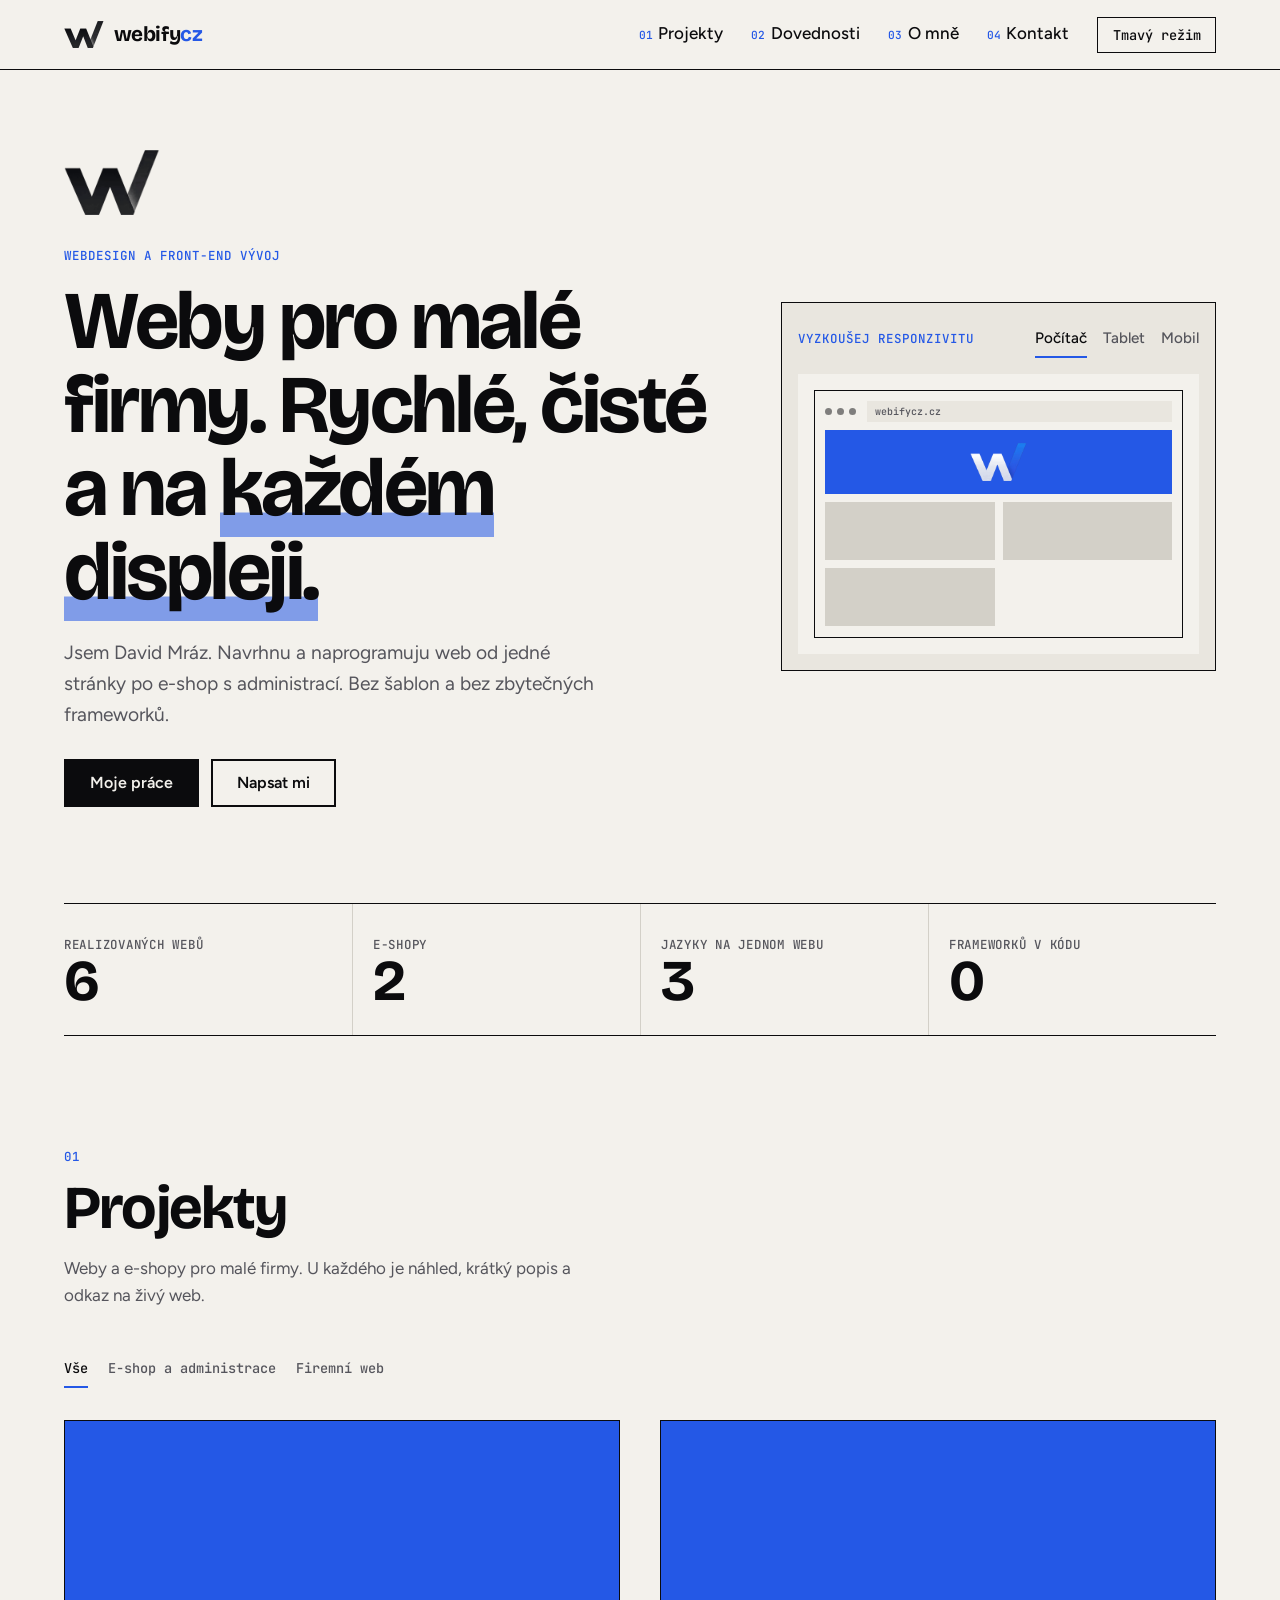
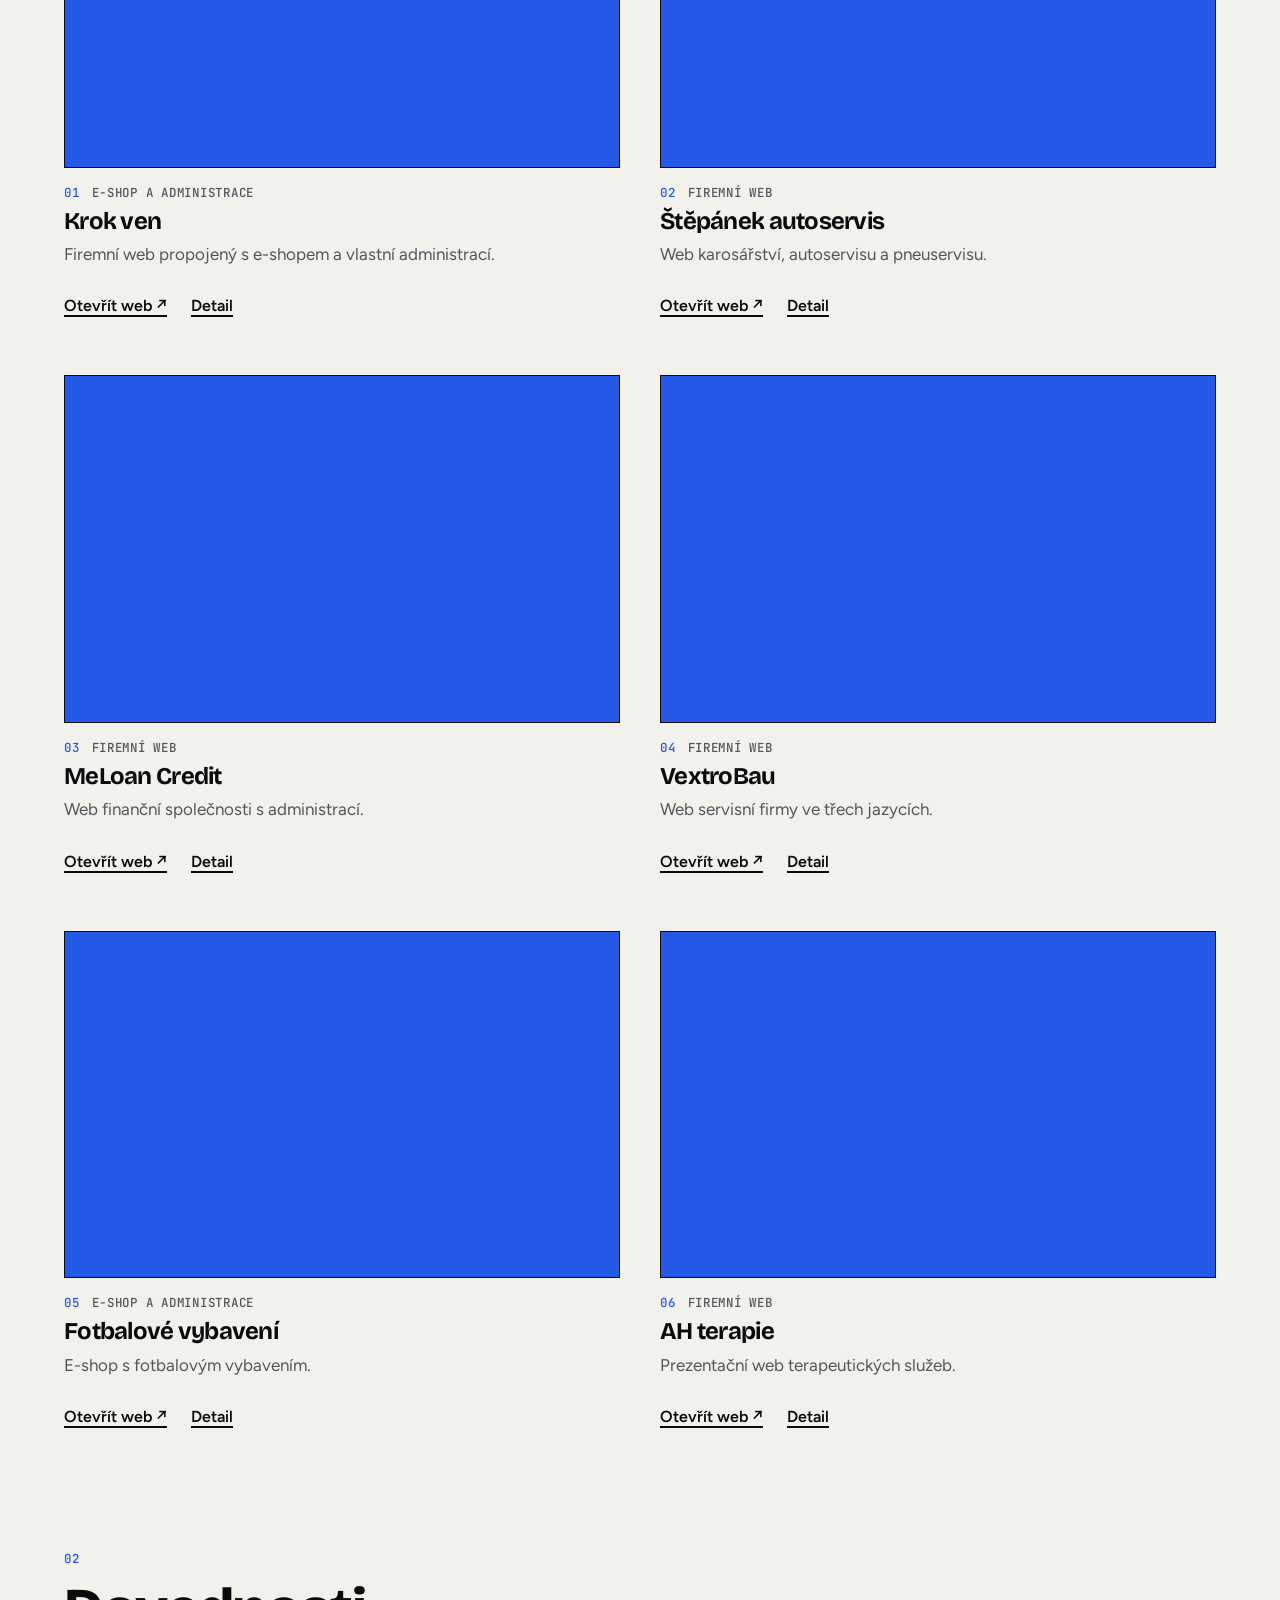
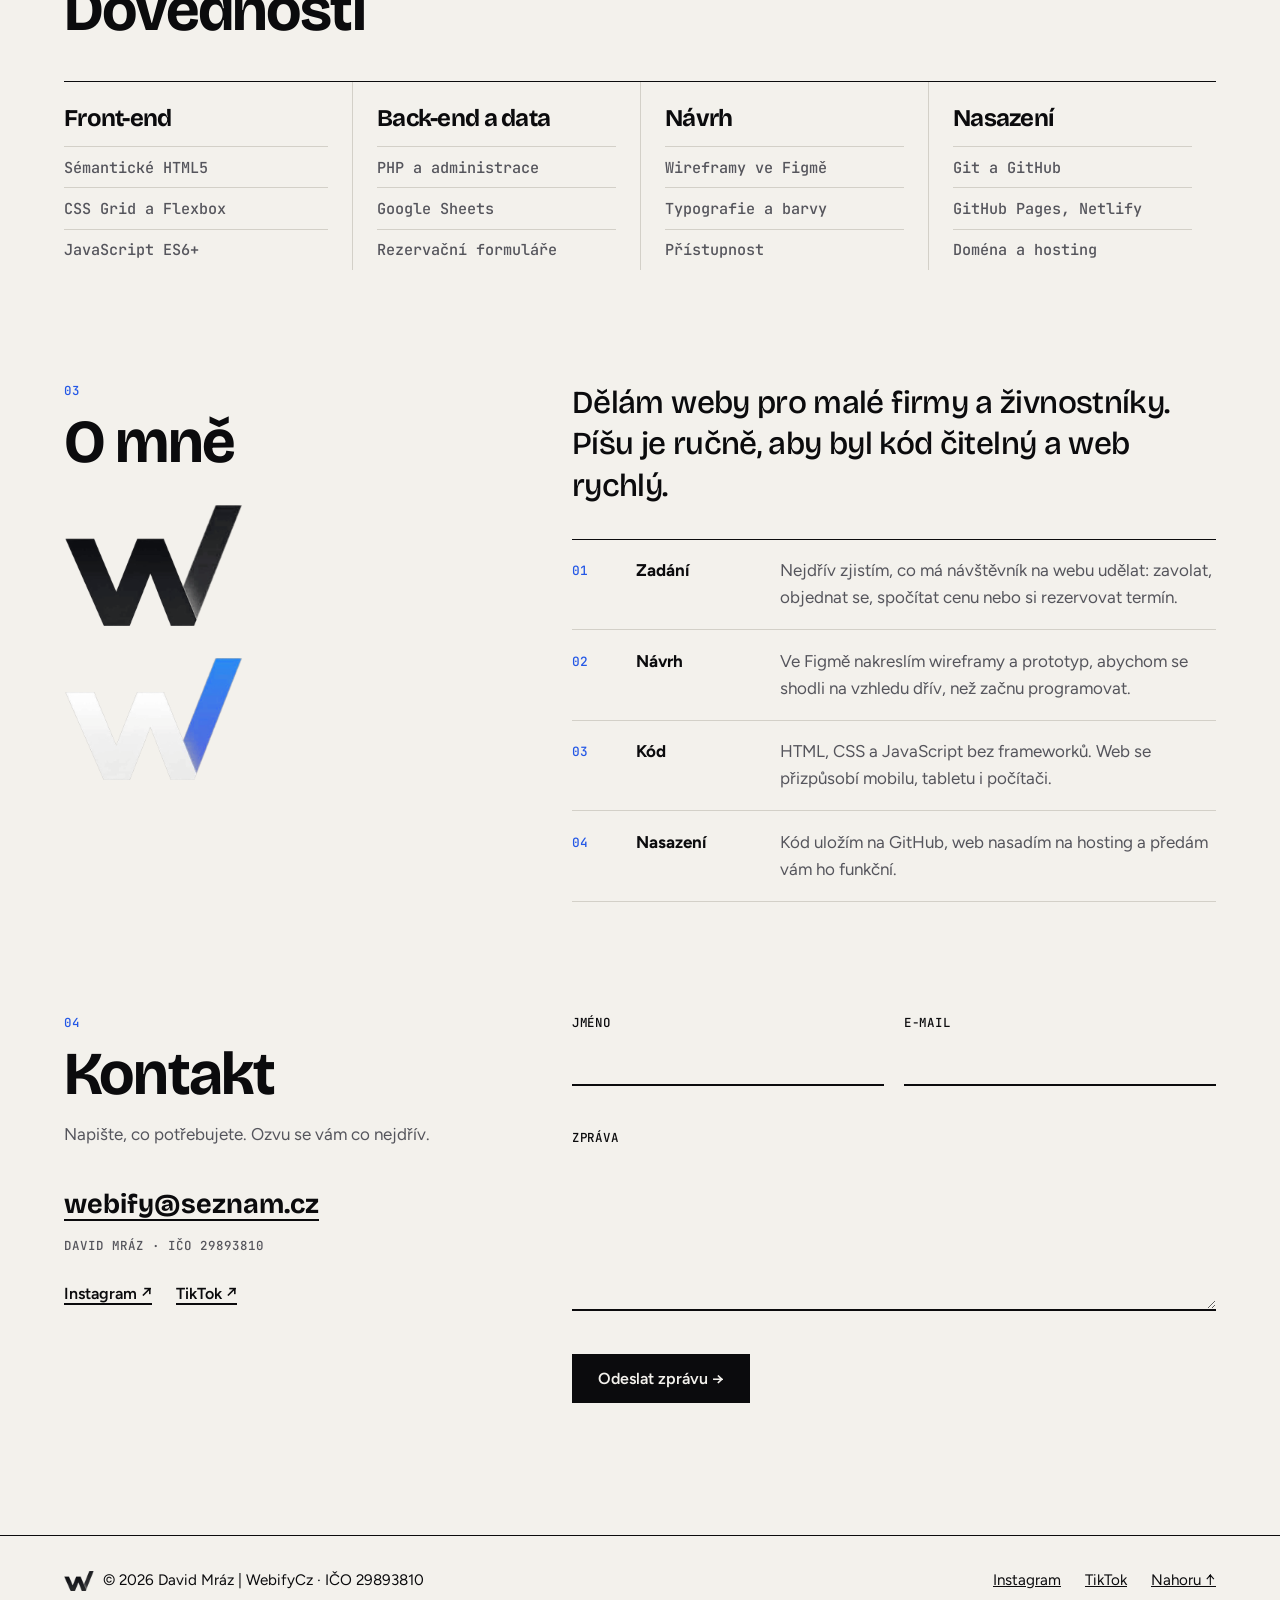
==== commit 8676d5ae: "Add files via upload" ====
--- a/index.html
+++ b/index.html
@@ -3,129 +3,155 @@
 <head>
   <meta charset="UTF-8">
   <meta name="viewport" content="width=device-width, initial-scale=1">
-  <title>David Mráz | WebifyCz – webové stránky pro malé firmy</title>
-  <meta name="description" content="Portfolio webdesignéra a vývojáře. Weby pro malé firmy v HTML, CSS a JavaScriptu.">
-  <meta name="theme-color" content="#2646d9">
+  <title>David Mráz | WebifyCz – weby pro malé firmy</title>
+  <meta name="description" content="Dělám weby a e-shopy pro malé firmy. Navrhuju ve Figmě, programuju v HTML, CSS a JavaScriptu.">
+  <meta name="theme-color" content="#0a0a0c">
   <meta property="og:title" content="David Mráz | WebifyCz">
-  <meta property="og:description" content="Weby pro malé firmy v HTML, CSS a JavaScriptu.">
-  <meta property="og:type" content="website">
+  <meta property="og:description" content="Weby a e-shopy pro malé firmy.">
   <meta property="og:image" content="logo.png">
   <link rel="icon" type="image/png" href="favicon.png">
   <link rel="apple-touch-icon" href="icon-128.png">
   <script>
-    (function () {
-      try {
-        var t = localStorage.getItem("theme") || (matchMedia("(prefers-color-scheme: dark)").matches ? "dark" : "light");
-        document.documentElement.dataset.theme = t;
-      } catch (e) {}
-    })();
+    try {
+      var t = localStorage.getItem("theme") || (matchMedia("(prefers-color-scheme: dark)").matches ? "dark" : "light");
+      document.documentElement.dataset.theme = t;
+    } catch (e) {}
   </script>
   <link rel="preconnect" href="https://fonts.googleapis.com">
   <link rel="preconnect" href="https://fonts.gstatic.com" crossorigin>
-  <link href="https://fonts.googleapis.com/css2?family=Bricolage+Grotesque:opsz,wght@12..96,500;12..96,700&family=Figtree:wght@400;500;600&display=swap" rel="stylesheet">
+  <link href="https://fonts.googleapis.com/css2?family=Bricolage+Grotesque:opsz,wght@12..96,500;12..96,700&family=Figtree:wght@400;500;600&family=JetBrains+Mono:wght@500&display=swap" rel="stylesheet">
   <link rel="stylesheet" href="style.css">
 </head>
 <body>
   <a class="skip" href="#obsah">Přeskočit na obsah</a>
 
-  <header class="site-header">
+  <header class="top">
     <a class="brand" href="#uvod" aria-label="WebifyCz – úvod">
-      <img class="mark mark-on-light" src="mark-on-light.png" alt="" width="40" height="27">
-      <img class="mark mark-on-dark" src="mark-on-dark.png" alt="" width="40" height="27">
+      <img class="on-light" src="mark-on-light.png" alt="" width="40" height="27">
+      <img class="on-dark" src="mark-on-dark.png" alt="" width="40" height="27">
       <span>webify<b>cz</b></span>
     </a>
     <button class="nav-toggle" aria-expanded="false" aria-controls="nav" aria-label="Otevřít menu">
       <span></span><span></span><span></span>
     </button>
     <nav id="nav" class="nav" aria-label="Hlavní navigace">
-      <a href="#projekty">Projekty</a>
-      <a href="#dovednosti">Dovednosti</a>
-      <a href="#o-mne">O mně</a>
-      <a href="#kontakt">Kontakt</a>
+      <a href="#projekty"><i>01</i>Projekty</a>
+      <a href="#dovednosti"><i>02</i>Dovednosti</a>
+      <a href="#o-mne"><i>03</i>O mně</a>
+      <a href="#kontakt"><i>04</i>Kontakt</a>
       <button class="theme-toggle" type="button" aria-label="Přepnout tmavý a světlý režim">Tmavý režim</button>
     </nav>
   </header>
 
   <main id="obsah">
-    <div class="hero-wrap">
     <section id="uvod" class="hero">
-      <div class="hero-text">
-        <img class="hero-mark" src="mark-big-on-light.png" alt="Logo WebifyCz" width="120" height="81">
-        <img class="hero-mark hero-mark-dark" src="mark-big-on-dark.png" alt="" width="120" height="81" aria-hidden="true">
-        <h1>Weby pro malé firmy, které fungují na každém displeji.</h1>
-        <p class="lead">Jsem David Mráz. Navrhuji a programuji weby pro firmy a služby: od jedné stránky po rezervační systém s administrací.</p>
-        <p class="actions">
-          <a class="btn" href="#projekty">Prohlédnout projekty</a>
-          <a class="btn btn-ghost" href="#kontakt">Napsat mi</a>
-        </p>
-      </div>
+      <div class="hero-grid">
+        <div class="hero-copy">
+          <img class="hero-mark on-light" src="mark-big-on-light.png" alt="Logo WebifyCz" width="96" height="65">
+          <img class="hero-mark on-dark" src="mark-big-on-dark.png" alt="" width="96" height="65">
+          <p class="mono">Webdesign a front-end vývoj</p>
+          <h1>Weby pro malé firmy. Rychlé, čisté a na <mark>každém displeji.</mark></h1>
+          <p class="lead">Jsem David Mráz. Navrhnu a naprogramuju web od jedné stránky po e-shop s administrací. Bez šablon a bez zbytečných frameworků.</p>
+          <p class="actions">
+            <a class="btn" href="#projekty">Moje práce</a>
+            <a class="btn btn-ghost" href="#kontakt">Napsat mi</a>
+          </p>
+        </div>
 
-      <div class="demo" aria-labelledby="demo-title">
-        <div class="demo-bar">
-          <p id="demo-title">Vyzkoušejte si responzivitu</p>
-          <div class="switch" role="group" aria-label="Velikost náhledu">
-            <button type="button" data-size="desktop" aria-pressed="true">Počítač</button>
-            <button type="button" data-size="tablet" aria-pressed="false">Tablet</button>
-            <button type="button" data-size="mobile" aria-pressed="false">Mobil</button>
+        <div class="demo" aria-labelledby="demo-title">
+          <div class="demo-bar">
+            <p id="demo-title" class="mono">Vyzkoušej responzivitu</p>
+            <div class="switch" role="group" aria-label="Velikost náhledu">
+              <button type="button" data-size="desktop" aria-pressed="true">Počítač</button>
+              <button type="button" data-size="tablet" aria-pressed="false">Tablet</button>
+              <button type="button" data-size="mobile" aria-pressed="false">Mobil</button>
+            </div>
           </div>
-        </div>
-        <div class="stage">
-          <div class="frame" id="frame" data-size="desktop">
-            <div class="mini">
-              <div class="mini-bar"><i></i><i></i><i></i><span>webifycz.cz</span></div>
-              <div class="mini-hero"></div>
-              <div class="mini-grid"><i></i><i></i><i></i></div>
+          <div class="stage">
+            <div class="frame" id="frame" data-size="desktop">
+              <div class="mini">
+                <div class="mini-bar"><i></i><i></i><i></i><span>webifycz.cz</span></div>
+                <div class="mini-hero"></div>
+                <div class="mini-grid"><i></i><i></i><i></i></div>
+              </div>
             </div>
           </div>
         </div>
       </div>
+
+      <dl class="stats">
+        <div><dd data-count="6">6</dd><dt>realizovaných webů</dt></div>
+        <div><dd data-count="2">2</dd><dt>e-shopy</dt></div>
+        <div><dd data-count="3">3</dd><dt>jazyky na jednom webu</dt></div>
+        <div><dd data-count="0">0</dd><dt>frameworků v kódu</dt></div>
+      </dl>
     </section>
-    </div>
 
     <section id="projekty" class="section">
-      <h2>Projekty</h2>
-      <p class="intro">Weby a e-shopy, které jsem vytvořil pro malé firmy a služby. U každého je náhled, popis a odkaz na živý web.</p>
+      <header class="head">
+        <p class="mono">01</p>
+        <h2>Projekty</h2>
+        <p class="intro">Weby a e-shopy pro malé firmy. U každého je náhled, krátký popis a odkaz na živý web.</p>
+      </header>
       <div class="filters" role="group" aria-label="Filtr projektů"></div>
       <ul class="cards" id="cards"></ul>
     </section>
 
-    <section id="dovednosti" class="section band">
-      <h2>Dovednosti</h2>
+    <section id="dovednosti" class="section">
+      <header class="head">
+        <p class="mono">02</p>
+        <h2>Dovednosti</h2>
+      </header>
       <div class="skills">
         <article>
           <h3>Front-end</h3>
-          <p>Sémantické HTML5, CSS3 (Flexbox, Grid, media queries, animace) a vanilla JavaScript v ES6+.</p>
+          <ul><li>Sémantické HTML5</li><li>CSS Grid a Flexbox</li><li>JavaScript ES6+</li></ul>
         </article>
         <article>
           <h3>Back-end a data</h3>
-          <p>PHP pro administraci a ukládání dat, napojení na Google Sheets, rezervační formuláře.</p>
+          <ul><li>PHP a administrace</li><li>Google Sheets</li><li>Rezervační formuláře</li></ul>
         </article>
         <article>
           <h3>Návrh</h3>
-          <p>Wireframy a prototypy ve Figmě, typografie, barevné systémy a přístupnost.</p>
+          <ul><li>Wireframy ve Figmě</li><li>Typografie a barvy</li><li>Přístupnost</li></ul>
         </article>
         <article>
           <h3>Nasazení</h3>
-          <p>Git a GitHub, hosting, GitHub Pages, Netlify a Vercel.</p>
+          <ul><li>Git a GitHub</li><li>GitHub Pages, Netlify</li><li>Doména a hosting</li></ul>
         </article>
       </div>
     </section>
 
     <section id="o-mne" class="section about">
+      <header class="head">
+        <p class="mono">03</p>
+        <h2>O mně</h2>
+        <img class="about-mark on-light" src="mark-big-on-light.png" alt="" width="180" height="121">
+        <img class="about-mark on-dark" src="mark-big-on-dark.png" alt="" width="180" height="121">
+      </header>
       <div>
-        <h2>O mně</h2>
-        <img class="about-mark" src="mark-big-on-light.png" alt="" width="150" height="101">
-        <img class="about-mark about-mark-dark" src="mark-big-on-dark.png" alt="" width="150" height="101">
-      </div>
-      <div>
-        <p>Programuji weby pro malé firmy a živnostníky. Pracuji ručně, bez zbytečných frameworků, aby byl kód čitelný a web rychlý.</p>
-        <p>Každý projekt začínám otázkou, co má návštěvník na webu udělat: zavolat, objednat se, spočítat cenu nebo si rezervovat termín. Podle toho navrhuji strukturu i vzhled.</p>
+        <p class="big">Dělám weby pro malé firmy a živnostníky. Píšu je ručně, aby byl kód čitelný a web rychlý.</p>
+        <ol class="steps">
+          <li><b>Zadání</b><span>Nejdřív zjistím, co má návštěvník na webu udělat: zavolat, objednat se, spočítat cenu nebo si rezervovat termín.</span></li>
+          <li><b>Návrh</b><span>Ve Figmě nakreslím wireframy a prototyp, abychom se shodli na vzhledu dřív, než začnu programovat.</span></li>
+          <li><b>Kód</b><span>HTML, CSS a JavaScript bez frameworků. Web se přizpůsobí mobilu, tabletu i počítači.</span></li>
+          <li><b>Nasazení</b><span>Kód uložím na GitHub, web nasadím na hosting a předám vám ho funkční.</span></li>
+        </ol>
       </div>
     </section>
 
-    <section id="kontakt" class="section">
-      <h2>Kontakt</h2>
-      <p class="intro">Napište, co potřebujete. Ozvu se vám co nejdřív.</p>
+    <section id="kontakt" class="section contact">
+      <header class="head">
+        <p class="mono">04</p>
+        <h2>Kontakt</h2>
+        <p class="intro">Napište, co potřebujete. Ozvu se vám co nejdřív.</p>
+        <a class="mail" href="mailto:webify@seznam.cz">webify@seznam.cz</a>
+        <p class="mono ico">David Mráz · IČO 29893810</p>
+        <p class="social">
+          <a href="https://www.instagram.com/webifycz/" target="_blank" rel="noopener">Instagram ↗</a>
+          <a href="https://www.tiktok.com/@webifycz" target="_blank" rel="noopener">TikTok ↗</a>
+        </p>
+      </header>
       <form id="form" novalidate>
         <p class="trap" aria-hidden="true"><label>Nevyplňovat: <input name="_honey" tabindex="-1" autocomplete="off"></label></p>
         <div class="field">
@@ -143,24 +169,28 @@
           <textarea id="msg" name="msg" rows="5" required minlength="10"></textarea>
           <p class="error" id="msg-err" role="alert"></p>
         </div>
-        <button class="btn" type="submit">Odeslat zprávu</button>
+        <button class="btn" type="submit">Odeslat zprávu →</button>
         <p class="ok" id="ok" role="status"></p>
       </form>
     </section>
   </main>
 
-  <footer class="site-footer">
-    <p><img class="foot-mark" src="mark-on-light.png" alt="" width="30" height="20"><img class="foot-mark foot-mark-dark" src="mark-on-dark.png" alt="" width="30" height="20"> © <span id="year">2026</span> David Mráz | WebifyCz</p>
-    <a href="#uvod">Nahoru</a>
+  <footer class="foot">
+    <p><img class="on-light" src="mark-on-light.png" alt="" width="30" height="20"><img class="on-dark" src="mark-on-dark.png" alt="" width="30" height="20">© <span id="year">2026</span> David Mráz | WebifyCz · IČO 29893810</p>
+    <p class="foot-links">
+      <a href="https://www.instagram.com/webifycz/" target="_blank" rel="noopener">Instagram</a>
+      <a href="https://www.tiktok.com/@webifycz" target="_blank" rel="noopener">TikTok</a>
+      <a href="#uvod">Nahoru ↑</a>
+    </p>
   </footer>
 
   <dialog id="modal" aria-labelledby="m-title">
     <button class="close" type="button" aria-label="Zavřít">×</button>
+    <p id="m-cat" class="mono"></p>
     <h3 id="m-title"></h3>
-    <p id="m-cat" class="m-cat"></p>
     <p id="m-text"></p>
     <ul id="m-list"></ul>
-    <p><a id="m-link" class="btn" href="#" target="_blank" rel="noopener" hidden>Otevřít živou ukázku</a></p>
+    <p><a id="m-link" class="btn" href="#" target="_blank" rel="noopener" hidden>Otevřít web ↗</a></p>
   </dialog>
 
   <script src="script.js" defer></script>
--- a/style.css
+++ b/style.css
@@ -1,249 +1,190 @@
-
 :root {
-  --bg: #edf1ee;
-  --card: #f9fbf9;
-  --ink: #101b2d;
-  --muted: #475569;
-  --line: #c6d1cb;
-  --accent: #2b6cf0;
-  --on-accent: #ffffff;
-  --display: "Bricolage Grotesque", "Segoe UI", system-ui, sans-serif;
+  --bg: #f3f1ec; --ink: #0b0b0d; --soft: #55555c; --line: #d3d0c8; --tint: #e9e6df; --blue: #2458e6;
+  --disp: "Bricolage Grotesque", "Segoe UI", system-ui, sans-serif;
   --body: "Figtree", "Segoe UI", system-ui, sans-serif;
-  --radius: 14px;
+  --mono: "JetBrains Mono", ui-monospace, Consolas, monospace;
   --pad: clamp(1.25rem, 5vw, 4rem);
   color-scheme: light;
 }
 :root[data-theme="dark"] {
-  --bg: #0f1724;
-  --card: #172234;
-  --ink: #e8edf5;
-  --muted: #a6b3c7;
-  --line: #2a3a54;
-  --accent: #6aa8ff;
-  --on-accent: #0f1724;
+  --bg: #0a0a0c; --ink: #f1f1ee; --soft: #9b9ba4; --line: #2a2a31; --tint: #131317; --blue: #5b92ff;
   color-scheme: dark;
 }
 
 *, *::before, *::after { box-sizing: border-box; }
 html { scroll-behavior: smooth; scroll-padding-top: 5rem; }
-body {
-  margin: 0;
-  background: var(--bg);
-  color: var(--ink);
-  font: 400 1.0625rem/1.65 var(--body);
-}
-h1, h2, h3 { font-family: var(--display); line-height: 1.1; margin: 0; letter-spacing: -0.02em; }
-h1 { font-size: clamp(2.2rem, 5.5vw, 4.2rem); font-weight: 700; }
-h2 { font-size: clamp(1.8rem, 3.5vw, 2.6rem); font-weight: 700; }
-h3 { font-size: 1.25rem; font-weight: 600; }
-p { margin: 0 0 1rem; max-width: 62ch; }
+body { margin: 0; background: var(--bg); color: var(--ink); font: 400 1.0625rem/1.6 var(--body); }
+h1, h2, h3 { font-family: var(--disp); margin: 0; line-height: 1.02; letter-spacing: -0.03em; }
+h1 { font-size: clamp(2.6rem, 6.4vw, 5.4rem); font-weight: 700; }
+h2 { font-size: clamp(2.2rem, 5vw, 3.8rem); font-weight: 700; }
+h3 { font-size: 1.5rem; font-weight: 700; }
+p { margin: 0 0 1rem; }
 a { color: inherit; }
-:focus-visible { outline: 3px solid var(--accent); outline-offset: 3px; }
-.skip { position: absolute; left: -999px; top: 0; background: var(--accent); color: var(--on-accent); padding: .5rem 1rem; z-index: 100; }
+img { max-width: 100%; height: auto; }
+:focus-visible { outline: 3px solid var(--blue); outline-offset: 3px; }
+.mono { font: 500 .78rem var(--mono); letter-spacing: .08em; text-transform: uppercase; color: var(--blue); }
+.skip { position: absolute; left: -999px; top: 0; background: var(--blue); color: #fff; padding: .5rem 1rem; z-index: 100; }
 .skip:focus { left: 0; }
 
-.site-header {
-  position: sticky; top: 0; z-index: 20;
-  display: flex; align-items: center; justify-content: space-between;
-  padding: .9rem var(--pad);
-  background: color-mix(in srgb, var(--bg) 90%, transparent);
-  backdrop-filter: blur(8px);
-  border-bottom: 1px solid var(--line);
+.on-dark { display: none; }
+:root[data-theme="dark"] .on-dark { display: inline-block; }
+:root[data-theme="dark"] .on-light { display: none; }
+
+.top {
+  position: sticky; top: 0; z-index: 20; display: flex; align-items: center; justify-content: space-between;
+  padding: .75rem var(--pad); background: var(--bg); border-bottom: 1.5px solid var(--ink);
 }
-.brand { display: inline-flex; align-items: center; gap: .6rem; font: 700 1.25rem var(--display); text-decoration: none; letter-spacing: -.02em; }
-.brand b { color: var(--accent); font-weight: 700; }
-.mark { height: 27px; width: auto; }
-.mark-on-dark { display: none; }
-:root[data-theme="dark"] .mark-on-dark { display: block; }
-:root[data-theme="dark"] .mark-on-light { display: none; }
-.foot-logo { vertical-align: middle; border-radius: 50%; margin-right: .5rem; }
-.nav { display: flex; align-items: center; gap: 1.5rem; }
-.nav a { text-decoration: none; padding: .25rem 0; border-bottom: 2px solid transparent; }
-.nav a:hover, .nav a.active { border-color: var(--accent); }
-.theme-toggle {
-  font: 500 .9rem var(--body); color: var(--ink); background: none;
-  border: 1px solid var(--line); border-radius: 999px; padding: .35rem .9rem; cursor: pointer;
-}
-.theme-toggle:hover { border-color: var(--accent); }
-.nav-toggle { display: none; background: none; border: 0; padding: .5rem; cursor: pointer; }
+.brand { display: inline-flex; align-items: center; gap: .6rem; font: 700 1.3rem var(--disp); letter-spacing: -.02em; text-decoration: none; }
+.brand b { color: var(--blue); }
+.brand img { width: auto; height: 27px; }
+.nav { display: flex; align-items: center; gap: 1.75rem; }
+.nav a { text-decoration: none; padding: .5rem 0; font-weight: 500; border-bottom: 2px solid transparent; }
+.nav a i { font: 500 .7rem var(--mono); color: var(--blue); margin-right: .35rem; }
+.nav a:hover, .nav a.active { border-color: var(--blue); }
+.theme-toggle { font: 500 .85rem var(--mono); color: var(--ink); background: none; border: 1.5px solid var(--ink); padding: .5rem .9rem; cursor: pointer; }
+.theme-toggle:hover { background: var(--ink); color: var(--bg); }
+.nav-toggle { display: none; background: none; border: 0; padding: .75rem; cursor: pointer; }
 .nav-toggle span { display: block; width: 24px; height: 2px; background: var(--ink); margin: 5px 0; transition: transform .2s, opacity .2s; }
 .nav-toggle[aria-expanded="true"] span:nth-child(1) { transform: translateY(7px) rotate(45deg); }
 .nav-toggle[aria-expanded="true"] span:nth-child(2) { opacity: 0; }
 .nav-toggle[aria-expanded="true"] span:nth-child(3) { transform: translateY(-7px) rotate(-45deg); }
 
-.section { padding: clamp(3rem, 8vw, 6rem) var(--pad); max-width: 1200px; margin: 0 auto; }
-.section h2 { margin-bottom: 1rem; }
-.intro { color: var(--muted); }
-
-.hero {
-  display: grid; grid-template-columns: 1fr 1fr; gap: clamp(2rem, 5vw, 4rem); align-items: center;
-  padding: clamp(3rem, 8vw, 6rem) var(--pad); max-width: 1200px; margin: 0 auto;
-}
-.hero h1 { margin-bottom: 1.5rem; }
-.lead { font-size: 1.2rem; color: var(--muted); }
-.actions { display: flex; flex-wrap: wrap; gap: .75rem; margin-top: 1.75rem; }
 .btn {
   display: inline-block; font: 600 1rem var(--body); text-decoration: none; cursor: pointer;
-  background: var(--accent); color: var(--on-accent);
-  border: 2px solid var(--accent); border-radius: 10px; padding: .75rem 1.4rem;
-  transition: transform .15s;
+  background: var(--ink); color: var(--bg); border: 2px solid var(--ink); padding: .8rem 1.5rem; min-height: 44px;
+  transition: background .15s, border-color .15s, color .15s;
 }
-.btn:hover { transform: translateY(-2px); }
-.btn-ghost { background: transparent; color: var(--ink); border-color: var(--ink); }
+.btn:hover { background: var(--blue); border-color: var(--blue); color: #fff; }
+.btn-ghost { background: transparent; color: var(--ink); }
+button:disabled { opacity: .6; cursor: wait; }
 
-.demo { background: var(--card); border: 1px solid var(--line); border-radius: var(--radius); padding: 1rem; }
+.hero { max-width: 1280px; margin: 0 auto; padding: clamp(2.5rem, 7vw, 5rem) var(--pad) 0; }
+.hero-grid { display: grid; grid-template-columns: 1.2fr .8fr; gap: clamp(2rem, 5vw, 4.5rem); align-items: center; }
+.hero-mark { width: 96px; height: auto; margin-bottom: 1.5rem; }
+.hero h1 { margin: .5rem 0 1.5rem; }
+mark { background: none; color: inherit; box-shadow: inset 0 -.3em 0 color-mix(in srgb, var(--blue) 55%, transparent); }
+.lead { font-size: 1.2rem; color: var(--soft); max-width: 34rem; }
+.actions { display: flex; flex-wrap: wrap; gap: .75rem; margin-top: 1.75rem; }
+
+.demo { border: 1.5px solid var(--ink); background: var(--tint); padding: 1rem; }
 .demo-bar { display: flex; flex-wrap: wrap; gap: .75rem; justify-content: space-between; align-items: center; margin-bottom: 1rem; }
-.demo-bar p { margin: 0; font-weight: 600; }
-.switch { display: flex; border: 1px solid var(--line); border-radius: 999px; overflow: hidden; }
-.switch button {
-  font: 500 .9rem var(--body); color: var(--ink); background: none; border: 0; padding: .4rem .9rem; cursor: pointer;
-}
-.switch button[aria-pressed="true"] { background: var(--accent); color: var(--on-accent); }
-.stage { display: flex; justify-content: center; background: var(--bg); border-radius: 10px; padding: 1rem; min-height: 300px; }
-.frame {
-  container-type: inline-size; width: 100%;
-  background: var(--card); border: 2px solid var(--ink); border-radius: 10px; overflow: hidden;
-  transition: width .4s ease;
-}
+.demo-bar p { margin: 0; }
+.switch { display: flex; gap: 1rem; }
+.switch button { font: 500 .95rem var(--body); color: var(--soft); background: none; border: 0; border-bottom: 2px solid transparent; padding: .6rem 0; cursor: pointer; }
+.switch button[aria-pressed="true"] { color: var(--ink); border-color: var(--blue); }
+.stage { display: flex; justify-content: center; background: var(--bg); padding: 1rem; min-height: 280px; }
+.frame { container-type: inline-size; width: 100%; background: var(--bg); border: 1.5px solid var(--ink); overflow: hidden; transition: width .4s ease; }
 .frame[data-size="tablet"] { width: 66%; }
 .frame[data-size="mobile"] { width: 34%; min-width: 120px; }
 .mini { padding: 10px; display: grid; gap: 8px; }
-.mini-head { height: 14px; background: var(--ink); border-radius: 4px; opacity: .85; }
-.mini-hero { height: 70px; background: var(--accent); border-radius: 6px; }
+.mini-bar { display: flex; align-items: center; gap: 5px; }
+.mini-bar i { width: 7px; height: 7px; border-radius: 50%; background: var(--ink); opacity: .5; }
+.mini-bar span { margin-left: 6px; flex: 1; font: 500 10px var(--mono); padding: 4px 8px; background: var(--tint); color: var(--soft); }
+.mini-hero { height: 92px; background: var(--blue) url("mark-on-dark.png") center / auto 60% no-repeat; }
 .mini-grid { display: grid; grid-template-columns: repeat(3, 1fr); gap: 8px; }
-.mini-grid i { height: 60px; background: var(--line); border-radius: 6px; }
-@container (max-width: 420px) { .mini-grid { grid-template-columns: repeat(2, 1fr); } .mini-hero { height: 56px; } }
-@container (max-width: 220px) { .mini-grid { grid-template-columns: 1fr; } .mini-grid i { height: 36px; } }
+.mini-grid i { height: 58px; background: var(--line); }
+@container (max-width: 420px) { .mini-grid { grid-template-columns: repeat(2, 1fr); } .mini-hero { height: 64px; } }
+@container (max-width: 220px) { .mini-grid { grid-template-columns: 1fr; } .mini-grid i { height: 34px; } .mini-bar span { display: none; } }
 
-.filters { display: flex; flex-wrap: wrap; gap: .5rem; margin: 1.5rem 0; }
-.filters button {
-  font: 500 .95rem var(--body); color: var(--ink); background: none;
-  border: 1px solid var(--line); border-radius: 999px; padding: .4rem 1rem; cursor: pointer;
-}
-.filters button[aria-pressed="true"] { background: var(--ink); color: var(--bg); border-color: var(--ink); }
-.cards { list-style: none; margin: 0; padding: 0; display: grid; grid-template-columns: repeat(auto-fill, minmax(260px, 1fr)); gap: 1.25rem; }
-.card {
-  display: flex; flex-direction: column; overflow: hidden;
-  background: var(--card); border: 1px solid var(--line); border-radius: var(--radius);
-  transition: border-color .15s;
-}
-.card:hover, .card:focus-within { border-color: var(--accent); }
-.shot { display: block; aspect-ratio: 16 / 10; background: var(--line); overflow: hidden; border-bottom: 1px solid var(--line); }
-.shot img { width: 100%; height: 100%; object-fit: cover; object-position: top; display: block; }
+.stats { display: grid; grid-template-columns: repeat(4, 1fr); margin: clamp(3rem, 7vw, 5rem) 0 0; border-top: 1.5px solid var(--ink); border-bottom: 1.5px solid var(--ink); }
+.stats div { display: flex; flex-direction: column-reverse; padding: 1.5rem 1.25rem 1.5rem 0; }
+.stats div + div { padding-left: 1.25rem; border-left: 1.5px solid var(--line); }
+.stats dd { margin: 0; font: 700 clamp(2.4rem, 5vw, 3.6rem)/1 var(--disp); letter-spacing: -.04em; }
+.stats dt { font: 500 .78rem var(--mono); text-transform: uppercase; letter-spacing: .06em; color: var(--soft); margin-top: .5rem; }
+
+.section { max-width: 1280px; margin: 0 auto; padding: clamp(4rem, 9vw, 7rem) var(--pad) 0; }
+.head { margin-bottom: 2.5rem; }
+.head .mono { margin-bottom: .75rem; }
+.intro { color: var(--soft); margin-top: 1rem; max-width: 34rem; }
+
+.filters { display: flex; flex-wrap: wrap; gap: 1.25rem; margin-bottom: 2rem; }
+.filters button { font: 500 .85rem var(--mono); color: var(--soft); background: none; border: 0; border-bottom: 2px solid transparent; padding: .6rem 0; cursor: pointer; }
+.filters button[aria-pressed="true"] { color: var(--ink); border-color: var(--blue); }
+.cards { list-style: none; margin: 0; padding: 0; display: grid; grid-template-columns: repeat(2, 1fr); gap: 3rem 2.5rem; }
+.shot { display: block; aspect-ratio: 16 / 10; overflow: hidden; border: 1.5px solid var(--ink); background: var(--tint); }
+.shot img { width: 100%; height: 100%; object-fit: cover; object-position: top; display: block; transition: transform .4s ease; }
+.shot:hover img { transform: scale(1.04); }
+.shot.no-img { background: var(--blue); }
 .shot.no-img img { display: none; }
-.shot.no-img { background: linear-gradient(135deg, var(--accent), var(--line)); }
-.card-body { display: flex; flex-direction: column; gap: .5rem; padding: 1.25rem 1.5rem 1.5rem; flex: 1; }
-.card .sum { margin: 0; color: var(--muted); }
-.card .cat { font-size: .9rem; color: var(--accent); font-weight: 600; }
-.card-actions { display: flex; flex-wrap: wrap; gap: .5rem; margin-top: auto; padding-top: .75rem; }
-.btn-sm { font-size: .92rem; padding: .45rem 1rem; border-radius: 8px; }
-.m-extra { margin-left: .25rem; }
+.meta { display: flex; gap: .75rem; margin: 1rem 0 .5rem; font: 500 .78rem var(--mono); text-transform: uppercase; letter-spacing: .06em; color: var(--soft); }
+.meta .no { color: var(--blue); }
+.cards h3 { margin-bottom: .5rem; }
+.sum { color: var(--soft); max-width: 30rem; }
+.links { display: flex; gap: 1.5rem; align-items: center; margin: 0; }
+.links a, .links button { font: 600 1rem var(--body); color: var(--ink); background: none; border: 0; padding: .75rem 0; cursor: pointer; text-decoration: underline; text-decoration-thickness: 2px; text-underline-offset: 4px; }
+.links a:hover, .links button:hover { color: var(--blue); }
 
-.skills { display: grid; grid-template-columns: repeat(auto-fit, minmax(240px, 1fr)); gap: 2rem; margin-top: 2rem; }
-.skills article { border-top: 3px solid var(--ink); padding-top: 1rem; }
-.skills p { color: var(--muted); margin-top: .5rem; }
-.about { display: grid; grid-template-columns: 1fr 2fr; gap: 2rem; }
+.skills { display: grid; grid-template-columns: repeat(4, 1fr); border-top: 1.5px solid var(--ink); }
+.skills article { padding: 1.5rem 1.5rem 0 0; }
+.skills article + article { padding-left: 1.5rem; border-left: 1.5px solid var(--line); }
+.skills h3 { margin-bottom: 1rem; }
+.skills ul { list-style: none; padding: 0; margin: 0; font: 500 .95rem var(--mono); }
+.skills li { padding: .6rem 0; border-top: 1px solid var(--line); color: var(--soft); }
 
-form { display: grid; grid-template-columns: 1fr 1fr; gap: 1.25rem; margin-top: 1.5rem; max-width: 760px; }
-.field { display: flex; flex-direction: column; gap: .35rem; }
+.about { display: grid; grid-template-columns: 5fr 7fr; gap: 3rem; }
+.about-mark { display: block; width: 180px; height: auto; margin-top: 2rem; }
+.big { font: 500 clamp(1.4rem, 2.6vw, 2rem)/1.3 var(--disp); letter-spacing: -.02em; margin-bottom: 2rem; }
+.steps { list-style: none; counter-reset: s; padding: 0; margin: 0; border-top: 1.5px solid var(--ink); }
+.steps li { counter-increment: s; display: grid; grid-template-columns: 3rem 8rem 1fr; gap: 1rem; padding: 1.1rem 0; border-bottom: 1px solid var(--line); }
+.steps li::before { content: "0" counter(s); font: 500 .8rem var(--mono); color: var(--blue); padding-top: .3rem; }
+.steps span { color: var(--soft); }
+
+.contact { display: grid; grid-template-columns: 5fr 7fr; gap: 3rem; padding-bottom: clamp(4rem, 9vw, 7rem); }
+.mail { display: inline-block; margin-top: 1.5rem; font: 700 clamp(1.2rem, 2.4vw, 1.7rem) var(--disp); text-underline-offset: 6px; text-decoration-thickness: 2px; }
+.ico { margin: 1rem 0 0; color: var(--soft); }
+.social { display: flex; gap: 1.5rem; margin: 1.25rem 0 0; }
+.social a { font: 600 1rem var(--body); padding: .6rem 0; text-underline-offset: 4px; text-decoration-thickness: 2px; }
+.social a:hover, .foot-links a:hover { color: var(--blue); }
+.mail:hover { color: var(--blue); }
+form { display: grid; grid-template-columns: 1fr 1fr; gap: 1.25rem; align-content: start; }
+.field { display: flex; flex-direction: column; gap: .25rem; }
 .field.wide, form .btn, .ok { grid-column: 1 / -1; }
 form .btn { justify-self: start; }
-label { font-weight: 600; }
-input, textarea {
-  font: inherit; color: var(--ink); background: var(--card);
-  border: 1.5px solid var(--line); border-radius: 10px; padding: .7rem .9rem;
-}
+label { font: 500 .78rem var(--mono); text-transform: uppercase; letter-spacing: .06em; }
+input, textarea { font: inherit; color: var(--ink); background: transparent; border: 0; border-bottom: 2px solid var(--ink); padding: .7rem 0; border-radius: 0; }
+input:focus, textarea:focus { outline: 0; border-color: var(--blue); }
 input[aria-invalid="true"], textarea[aria-invalid="true"] { border-color: #c0392b; }
-.error { color: #b3261e; font-size: .92rem; margin: 0; min-height: 1.2em; }
+.error { color: #b3261e; font-size: .92rem; margin: 0; min-height: 1.3em; }
 :root[data-theme="dark"] .error { color: #ff8f85; }
-.ok { color: var(--accent); font-weight: 600; margin: 0; }
-button:disabled { opacity: .6; cursor: wait; }
+.ok { color: var(--blue); font-weight: 600; margin: 0; }
+.trap { position: absolute; left: -9999px; height: 0; overflow: hidden; }
 
-dialog {
-  width: min(560px, calc(100% - 2rem)); background: var(--card); color: var(--ink);
-  border: 1px solid var(--line); border-radius: var(--radius); padding: 2rem;
-}
-dialog::backdrop { background: rgb(8 14 26 / .6); }
+.foot { display: flex; justify-content: space-between; align-items: center; padding: 1.5rem var(--pad); border-top: 1.5px solid var(--ink); font-size: .95rem; }
+.foot p { margin: 0; }
+.foot-links { display: flex; gap: 1.5rem; flex-wrap: wrap; }
+.foot-links a { padding: .5rem 0; }
+@media (max-width: 720px) { .foot { flex-direction: column; align-items: flex-start; gap: .75rem; } }
+.foot img { height: 20px; width: auto; vertical-align: middle; margin-right: .6rem; }
+
+dialog { width: min(560px, calc(100% - 2rem)); max-height: calc(100dvh - 2rem); overflow: auto; background: var(--bg); color: var(--ink); border: 2px solid var(--ink); padding: 2rem; }
+dialog::backdrop { background: rgb(10 10 12 / .7); }
 dialog[open] { animation: pop .2s ease-out; }
 @keyframes pop { from { opacity: 0; transform: translateY(12px); } }
-.close { position: absolute; top: .6rem; right: .8rem; font-size: 1.8rem; line-height: 1; background: none; border: 0; color: var(--ink); cursor: pointer; }
-.m-cat { color: var(--accent); font-weight: 600; margin: .25rem 0 1rem; }
-dialog ul { padding-left: 1.2rem; margin: 0 0 1.25rem; }
-dialog[open] { max-height: calc(100dvh - 2rem); overflow: auto; }
+.close { position: absolute; top: .4rem; right: .6rem; width: 44px; height: 44px; font-size: 1.8rem; background: none; border: 0; color: var(--ink); cursor: pointer; }
+dialog h3 { margin: .5rem 0 1rem; }
+dialog ul { padding-left: 1.2rem; margin: 0 0 1.5rem; }
 
-.site-footer { display: flex; justify-content: space-between; padding: 2rem var(--pad); border-top: 1px solid var(--line); color: var(--muted); }
-.site-footer p { margin: 0; }
-
-@media (max-width: 900px) {
-  .hero { grid-template-columns: 1fr; }
-  .about { grid-template-columns: 1fr; }
+@media (max-width: 960px) {
+  .hero-grid, .about, .contact { grid-template-columns: 1fr; }
+  .skills { grid-template-columns: repeat(2, 1fr); }
+  .skills article:nth-child(3) { padding-left: 0; border-left: 0; }
+  .skills article:nth-child(n+3) { margin-top: 1.5rem; border-top: 1.5px solid var(--line); }
 }
 @media (max-width: 720px) {
   .nav-toggle { display: block; }
-  .nav {
-    position: absolute; top: 100%; left: 0; right: 0; flex-direction: column; align-items: flex-start;
-    background: var(--bg); border-bottom: 1px solid var(--line); padding: 1rem var(--pad) 1.5rem; gap: 1rem;
-    display: none;
-  }
+  .nav { display: none; position: absolute; top: 100%; left: 0; right: 0; flex-direction: column; align-items: flex-start; gap: .25rem; padding: 1rem var(--pad) 1.5rem; background: var(--bg); border-bottom: 1.5px solid var(--ink); }
   .nav.open { display: flex; }
-  form { grid-template-columns: 1fr; }
+  .stats { grid-template-columns: 1fr 1fr; }
+  .stats div:nth-child(3) { padding-left: 0; border-left: 0; }
+  .stats div:nth-child(n+3) { border-top: 1.5px solid var(--line); }
+  .cards, form { grid-template-columns: 1fr; }
+  .steps li { grid-template-columns: 2.5rem 1fr; }
+  .steps span { grid-column: 2; }
+  .skills { grid-template-columns: 1fr; }
+  .skills article, .skills article + article { padding-left: 0; border-left: 0; }
+  .skills article + article { margin-top: 1.5rem; border-top: 1.5px solid var(--line); padding-top: 1.5rem; }
 }
 @media (prefers-reduced-motion: reduce) {
   html { scroll-behavior: auto; }
   *, *::before, *::after { transition: none !important; animation: none !important; }
 }
-
-:root { --grad: linear-gradient(135deg, #2b9bff, #4b4de0); }
-.btn { background: var(--grad); border-color: transparent; color: #fff; }
-.btn-ghost { background: transparent; border: 2px solid var(--ink); color: var(--ink); }
-.hero-wrap {
-  position: relative; overflow: hidden; color: var(--ink); background: var(--bg);
-  border-bottom: 1px solid var(--line);
-}
-:root[data-theme="dark"] .hero-wrap { --bg: #0a0a0c; --card: #121318; --line: #262a36; --accent: #4f9dff; }
-.hero-wrap::after {
-  content: ""; position: absolute; right: -6%; bottom: -12%; width: min(620px, 70vw); aspect-ratio: 1.48;
-  background: url("mark-on-light.png") center / contain no-repeat; opacity: .07; pointer-events: none;
-}
-.hero { position: relative; z-index: 1; min-height: min(86vh, 760px); }
-.hero-mark { display: block; width: clamp(84px, 9vw, 120px); height: auto; margin-bottom: 1.75rem; animation: logo-in .8s cubic-bezier(.2,.8,.2,1) both; }
-@keyframes logo-in { from { opacity: 0; transform: translateY(10px); } }
-.hero h1 { font-size: clamp(2.4rem, 6vw, 4.6rem); }
-.hero .demo { background: var(--card); }
-.hero .stage { background: var(--bg); }
-.hero .frame { border-color: var(--ink); background: var(--card); }
-.mini-bar { display: flex; align-items: center; gap: 5px; padding: 3px 4px; }
-.mini-bar i { width: 8px; height: 8px; border-radius: 50%; background: var(--line); }
-.mini-bar span { margin-left: 8px; flex: 1; font-size: 10px; line-height: 1; padding: 5px 8px; border-radius: 99px; background: var(--bg); color: var(--muted); }
-.hero .mini-hero {
-  height: 90px; border-radius: 8px;
-  background: url("mark-on-dark.png") 50% 50% / auto 62% no-repeat, linear-gradient(135deg, #2b9bff, #4b4de0);
-}
-@container (max-width: 420px) { .hero .mini-hero { height: 64px; } }
-@container (max-width: 220px) { .mini-bar span { display: none; } }
-@media (prefers-reduced-motion: reduce) { .hero-mark { animation: none; } }
-
-.section h2 { padding: 0; border: 0; }
-.band {
-  --ink: #f2f5fb; --muted: #a9b3c6; --card: #121318; --line: #262a36; --accent: #4f9dff;
-  background: #0a0a0c; color: var(--ink);
-  box-shadow: 0 0 0 100vmax #0a0a0c; clip-path: inset(0 -100vmax);
-}
-.skills article { background: none; padding: 1rem 0 0; border: 0; border-top: 2px solid var(--accent); }
-.skills article:nth-child(2) { border-color: #3a7bf2; }
-.skills article:nth-child(3) { border-color: #4b63e8; }
-.skills article:nth-child(4) { border-color: #5a4fe0; }
-.about-mark { display: block; margin-top: 1.5rem; width: 150px; height: auto; }
-
-form { background: var(--card); border: 1px solid var(--line); border-radius: var(--radius); padding: clamp(1.25rem, 3vw, 2rem); max-width: 820px; }
-.site-footer { align-items: center; }
-.foot-mark { height: 20px; width: auto; vertical-align: middle; margin-right: .6rem; }
-.foot-mark-dark { display: none; }
-:root[data-theme="dark"] .foot-mark-dark { display: inline; }
-:root[data-theme="dark"] .foot-mark:not(.foot-mark-dark) { display: none; }
-
-.hero-mark-dark, .about-mark-dark { display: none; }
-:root[data-theme="dark"] .hero-mark-dark, :root[data-theme="dark"] .about-mark-dark { display: block; }
-:root[data-theme="dark"] .hero-mark:not(.hero-mark-dark), :root[data-theme="dark"] .about-mark:not(.about-mark-dark) { display: none; }
-:root[data-theme="dark"] .hero-wrap::after { background-image: url("mark-on-dark.png"); opacity: .09; }
-.trap { position: absolute; left: -9999px; height: 0; overflow: hidden; }
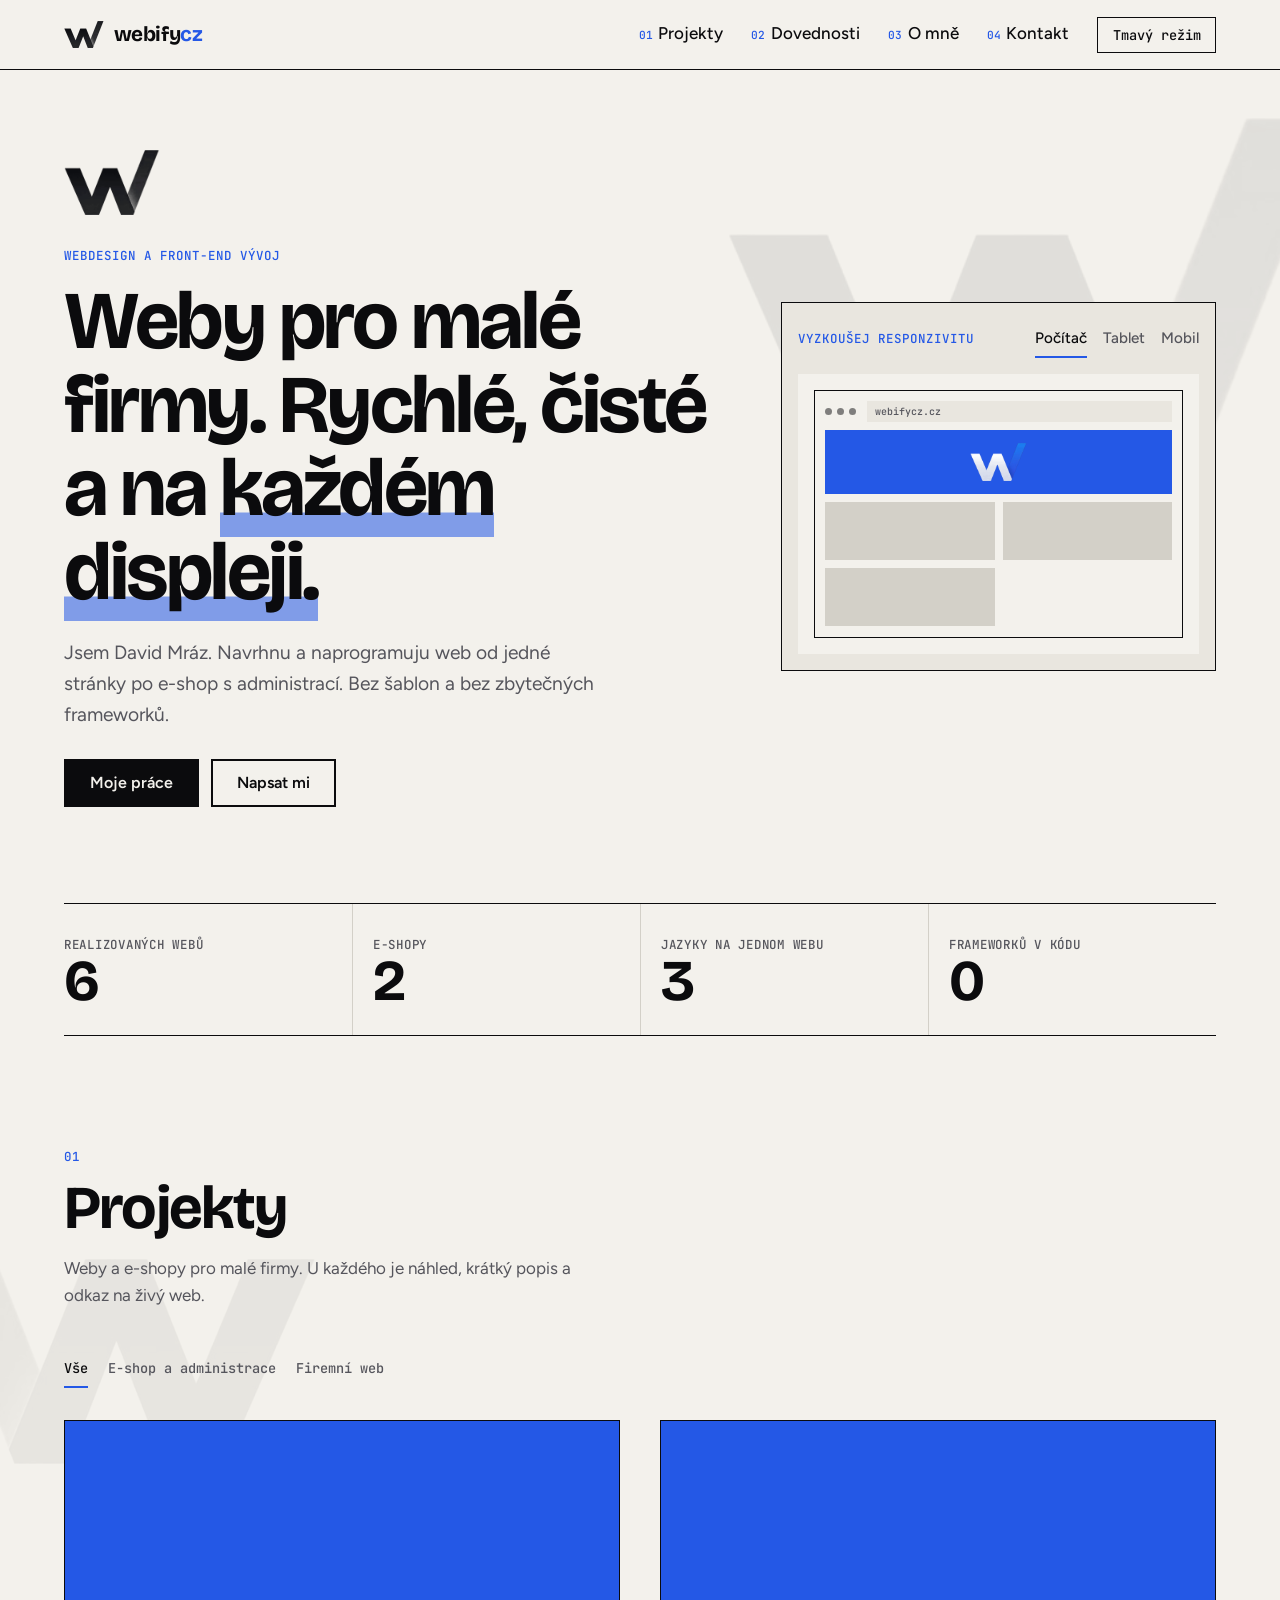
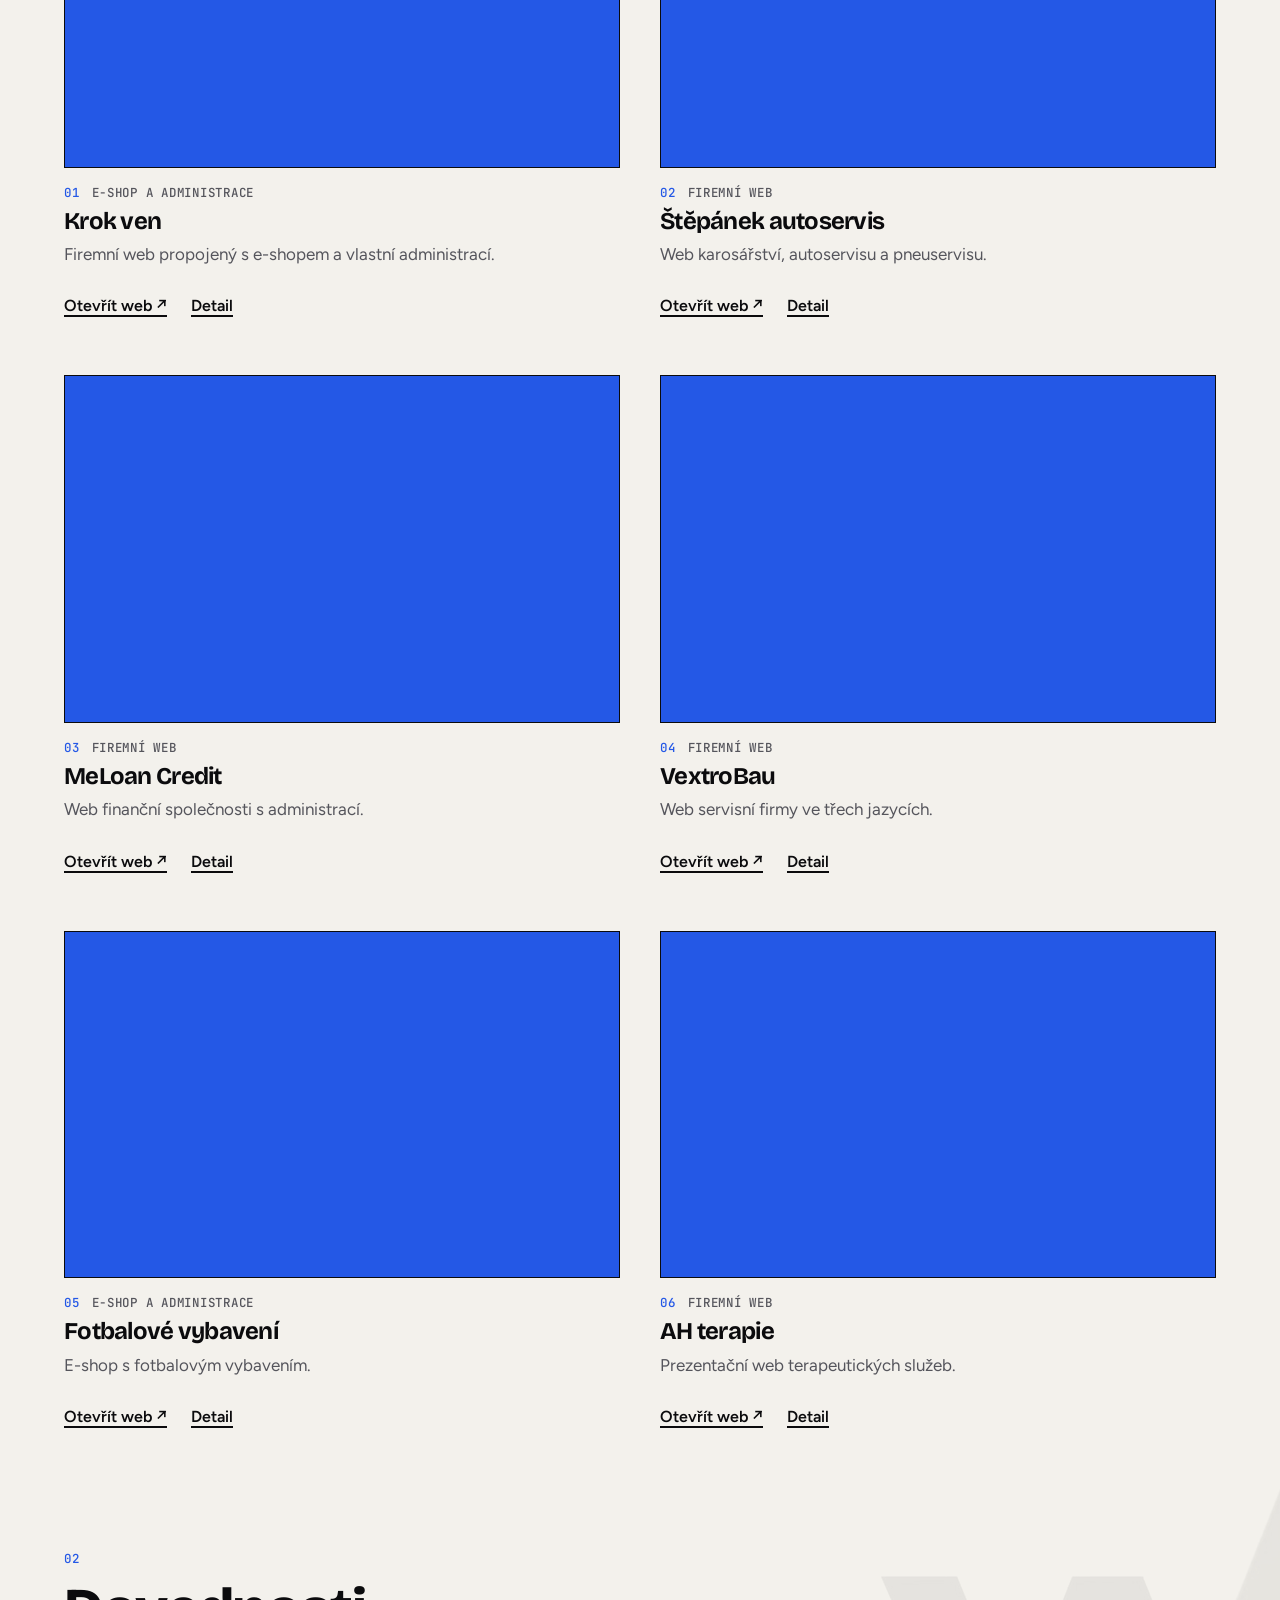
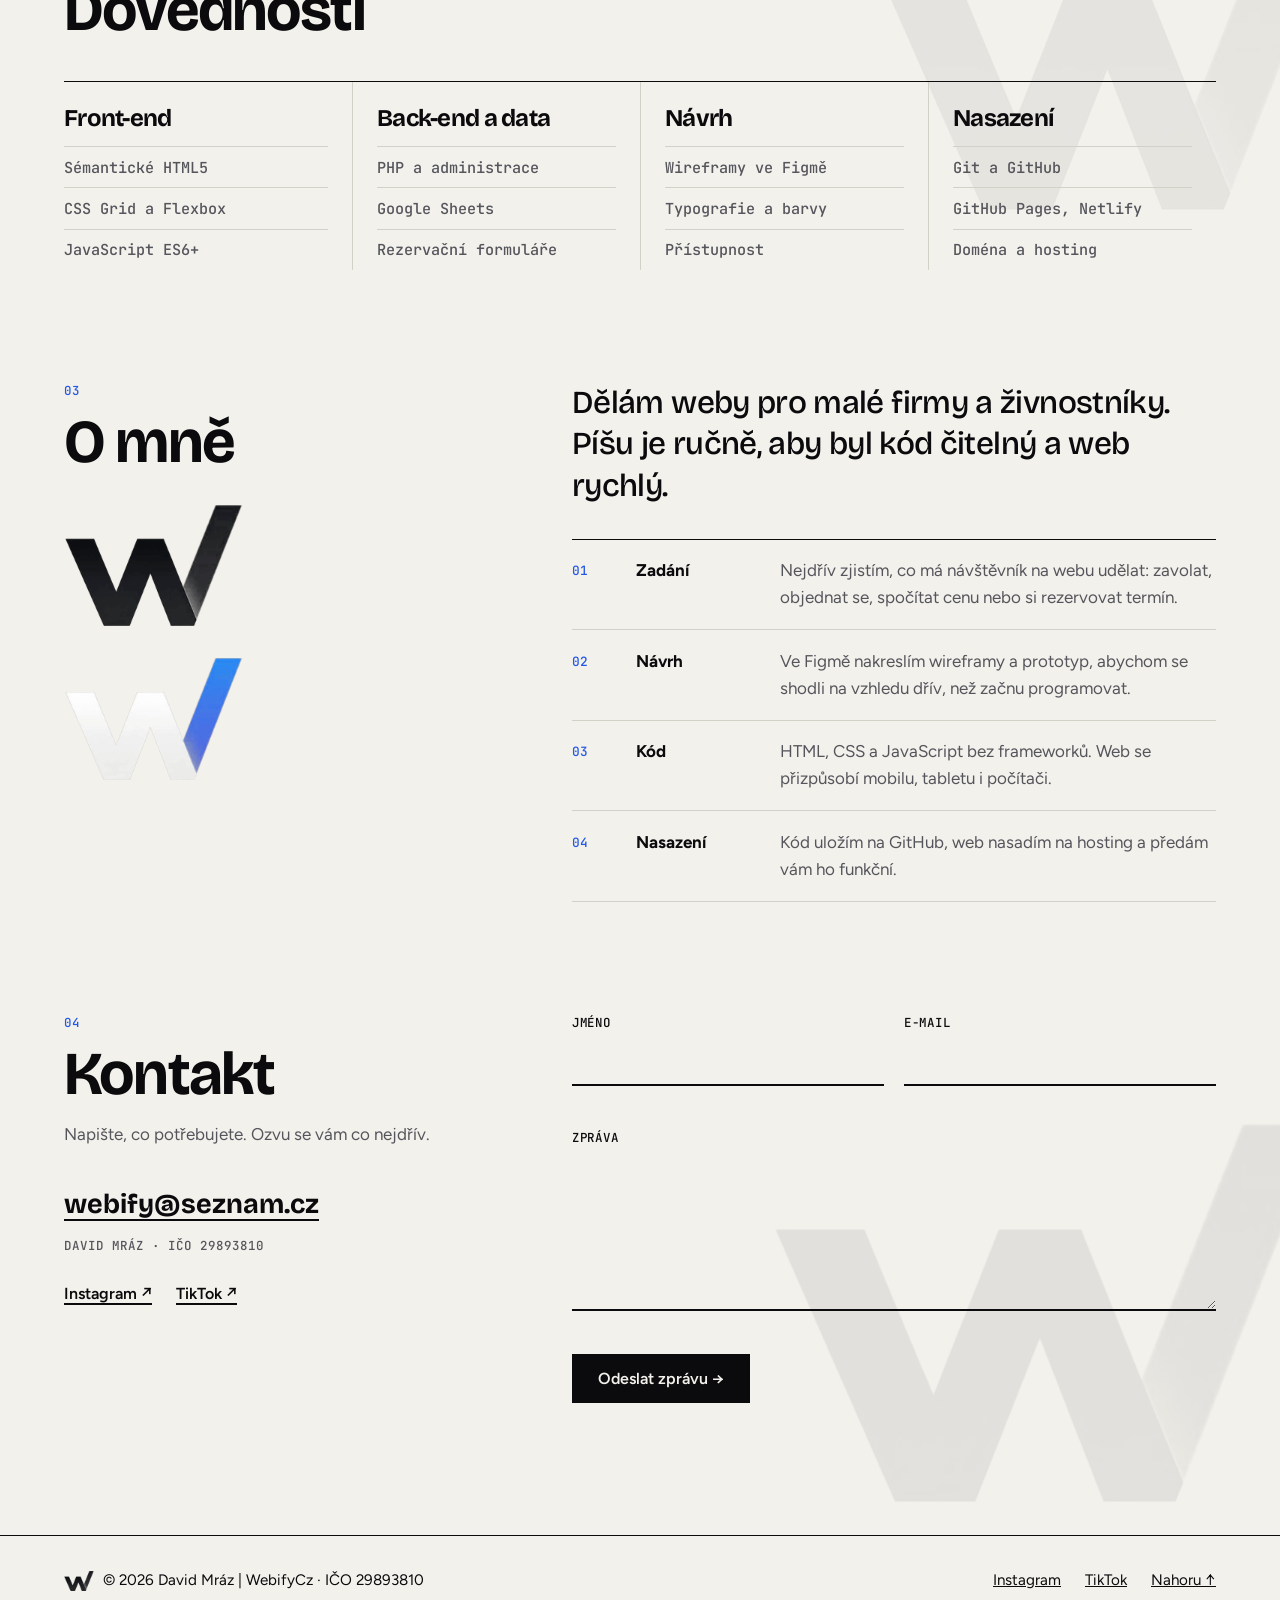
==== commit 1f50785a: "Add files via upload" ====
--- a/index.html
+++ b/index.html
@@ -153,7 +153,7 @@
         </p>
       </header>
       <form id="form" novalidate>
-        <p class="trap" aria-hidden="true"><label>Nevyplňovat: <input name="_honey" tabindex="-1" autocomplete="off"></label></p>
+        <p class="trap" aria-hidden="true"><label>Nevyplňovat: <input name="botcheck" tabindex="-1" autocomplete="off"></label></p>
         <div class="field">
           <label for="name">Jméno</label>
           <input id="name" name="name" type="text" autocomplete="name" required minlength="2">
--- a/style.css
+++ b/style.css
@@ -5,15 +5,17 @@
   --mono: "JetBrains Mono", ui-monospace, Consolas, monospace;
   --pad: clamp(1.25rem, 5vw, 4rem);
   color-scheme: light;
+  --wm: url("mark-big-on-light.png");
 }
 :root[data-theme="dark"] {
   --bg: #0a0a0c; --ink: #f1f1ee; --soft: #9b9ba4; --line: #2a2a31; --tint: #131317; --blue: #5b92ff;
   color-scheme: dark;
+  --wm: url("mark-big-on-dark.png");
 }
 
 *, *::before, *::after { box-sizing: border-box; }
 html { scroll-behavior: smooth; scroll-padding-top: 5rem; }
-body { margin: 0; background: var(--bg); color: var(--ink); font: 400 1.0625rem/1.6 var(--body); }
+body { overflow-x: clip; margin: 0; background: var(--bg); color: var(--ink); font: 400 1.0625rem/1.6 var(--body); }
 h1, h2, h3 { font-family: var(--disp); margin: 0; line-height: 1.02; letter-spacing: -0.03em; }
 h1 { font-size: clamp(2.6rem, 6.4vw, 5.4rem); font-weight: 700; }
 h2 { font-size: clamp(2.2rem, 5vw, 3.8rem); font-weight: 700; }
@@ -147,6 +149,7 @@
 .error { color: #b3261e; font-size: .92rem; margin: 0; min-height: 1.3em; }
 :root[data-theme="dark"] .error { color: #ff8f85; }
 .ok { color: var(--blue); font-weight: 600; margin: 0; }
+.ok a { color: inherit; text-underline-offset: 3px; }
 .trap { position: absolute; left: -9999px; height: 0; overflow: hidden; }
 
 .foot { display: flex; justify-content: space-between; align-items: center; padding: 1.5rem var(--pad); border-top: 1.5px solid var(--ink); font-size: .95rem; }
@@ -188,3 +191,14 @@
   html { scroll-behavior: auto; }
   *, *::before, *::after { transition: none !important; animation: none !important; }
 }
+
+main { isolation: isolate; }
+.hero, .section { position: relative; }
+.hero::before, #dovednosti::before, #projekty::before, .contact::before {
+  content: ""; position: absolute; z-index: -1; pointer-events: none;
+  background: var(--wm) center / contain no-repeat; aspect-ratio: 1.48;
+}
+.hero::before { right: -5%; top: 3rem; width: min(620px, 62vw); opacity: .08; }
+#projekty::before { left: -8%; top: 9rem; width: min(420px, 48vw); opacity: .05; transform: scaleX(-1); }
+#dovednosti::before { right: -6%; top: 3rem; width: min(480px, 52vw); opacity: .06; }
+.contact::before { right: -4%; bottom: 2rem; width: min(560px, 60vw); opacity: .07; }
